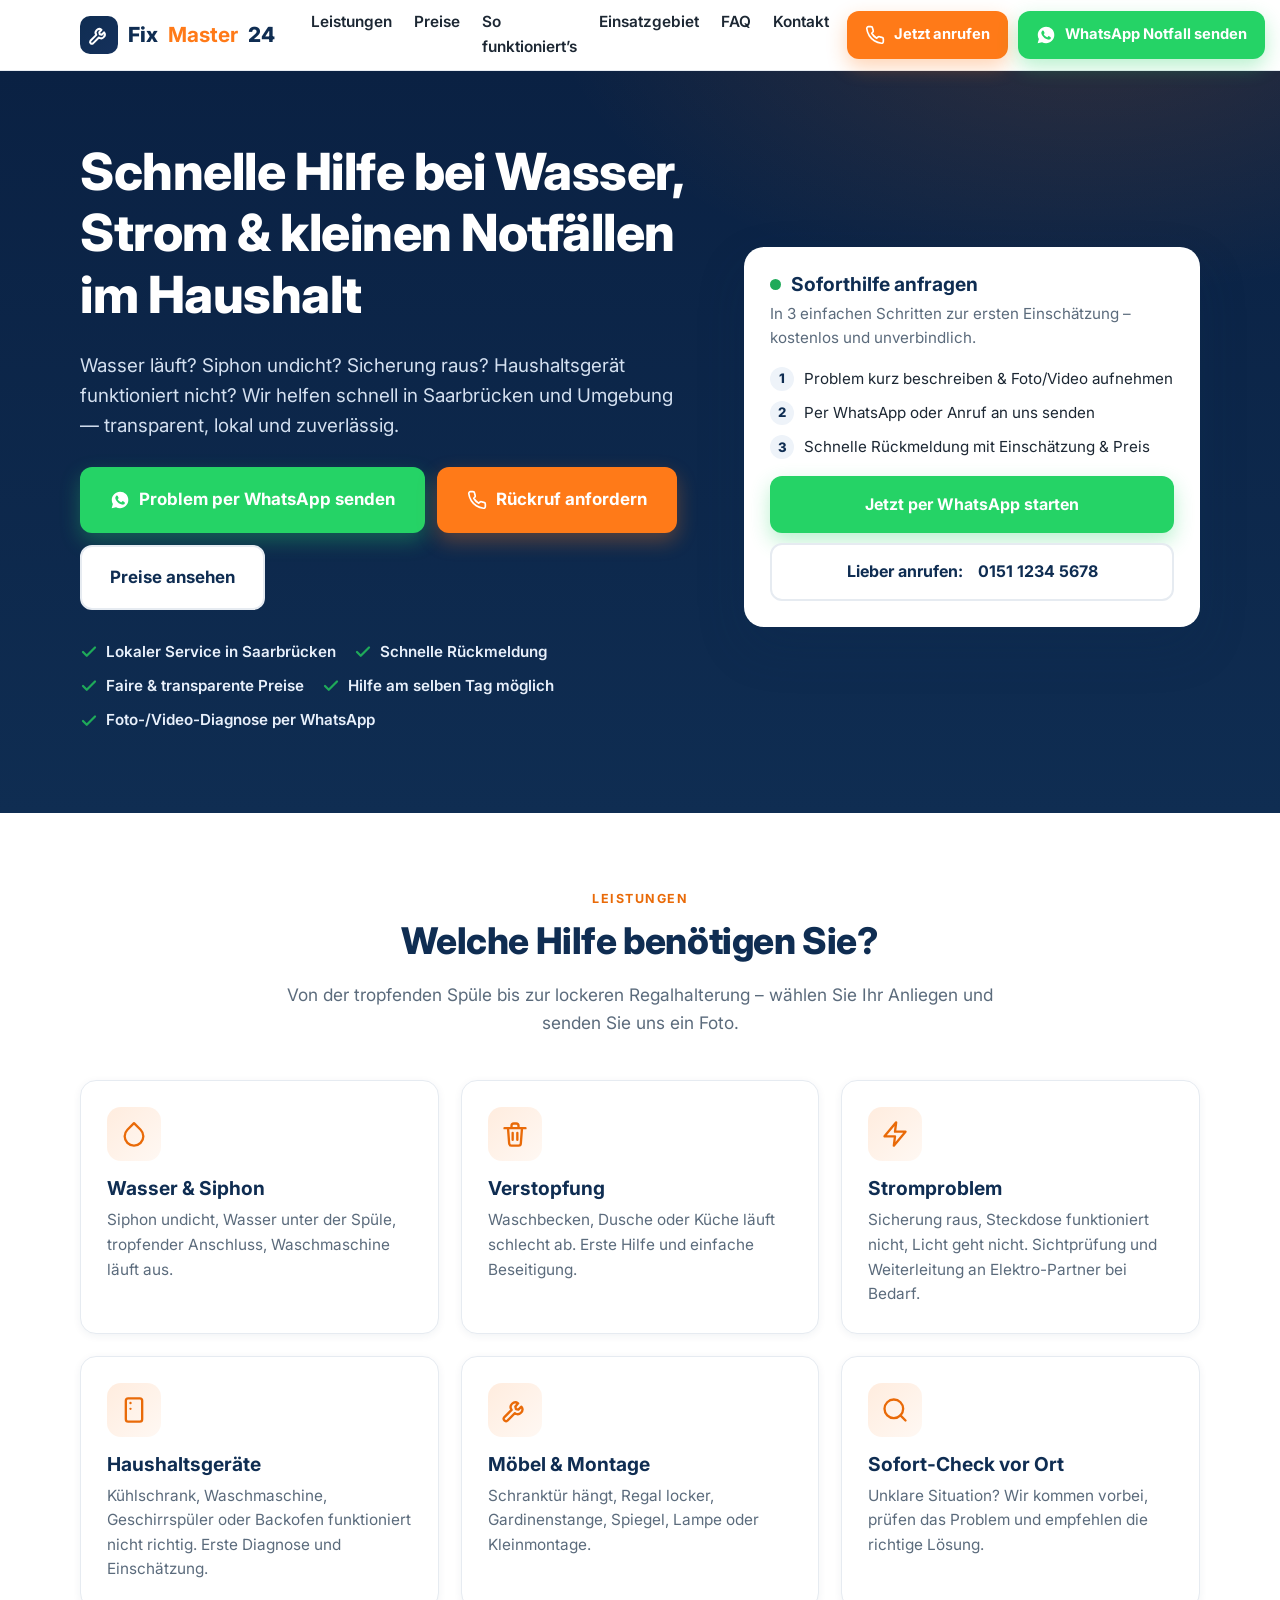
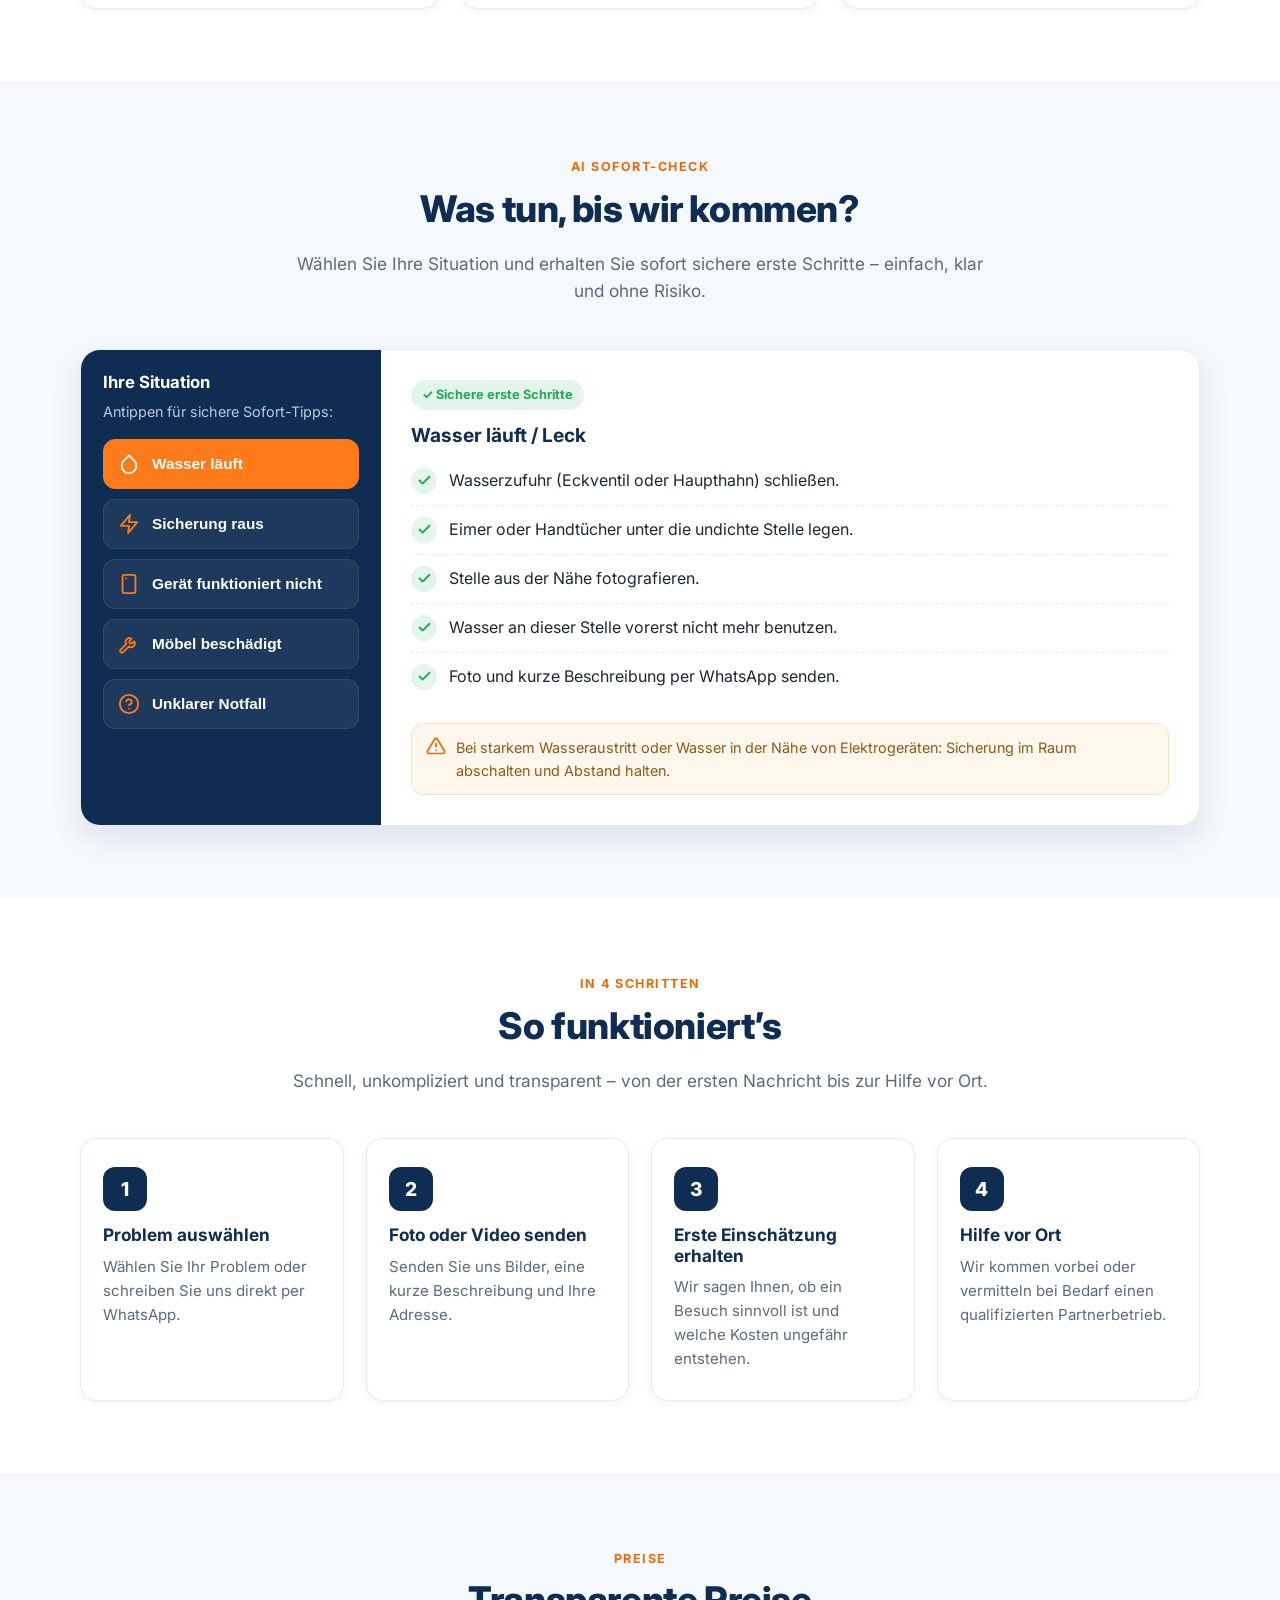
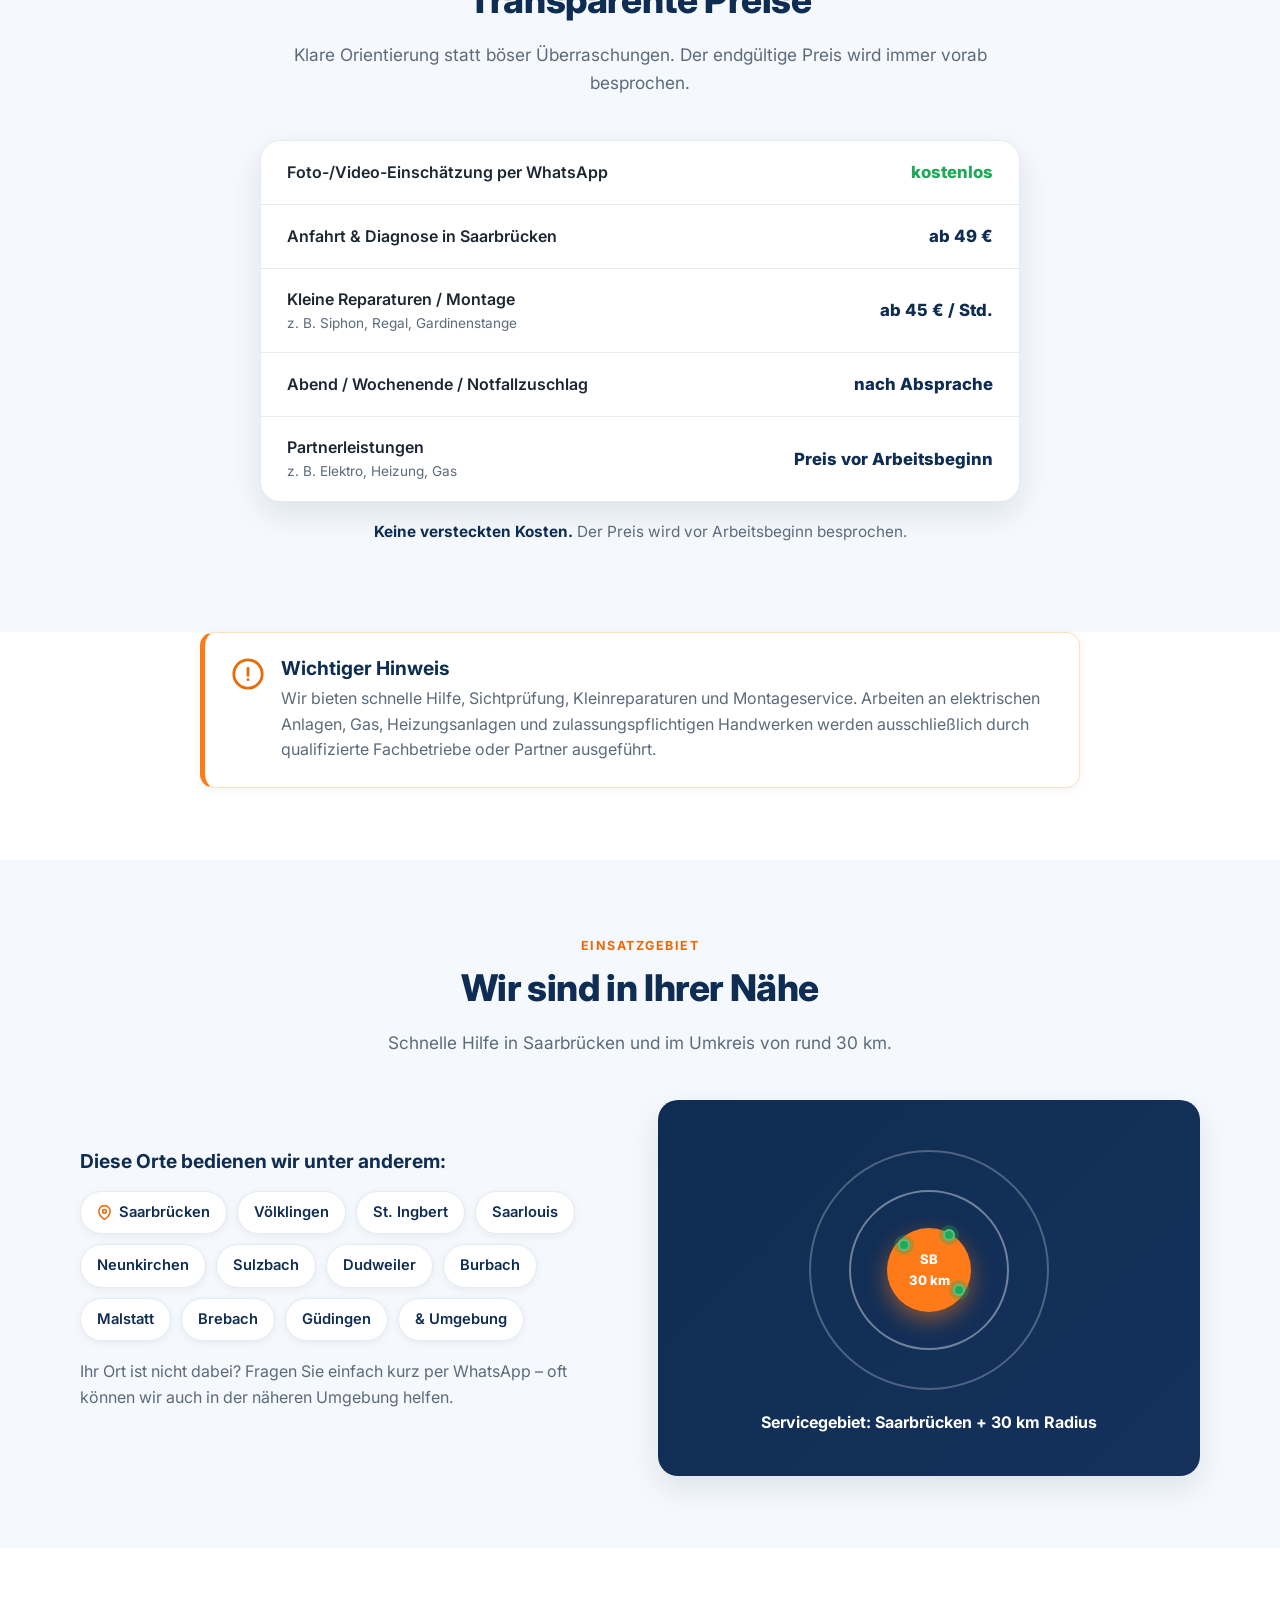
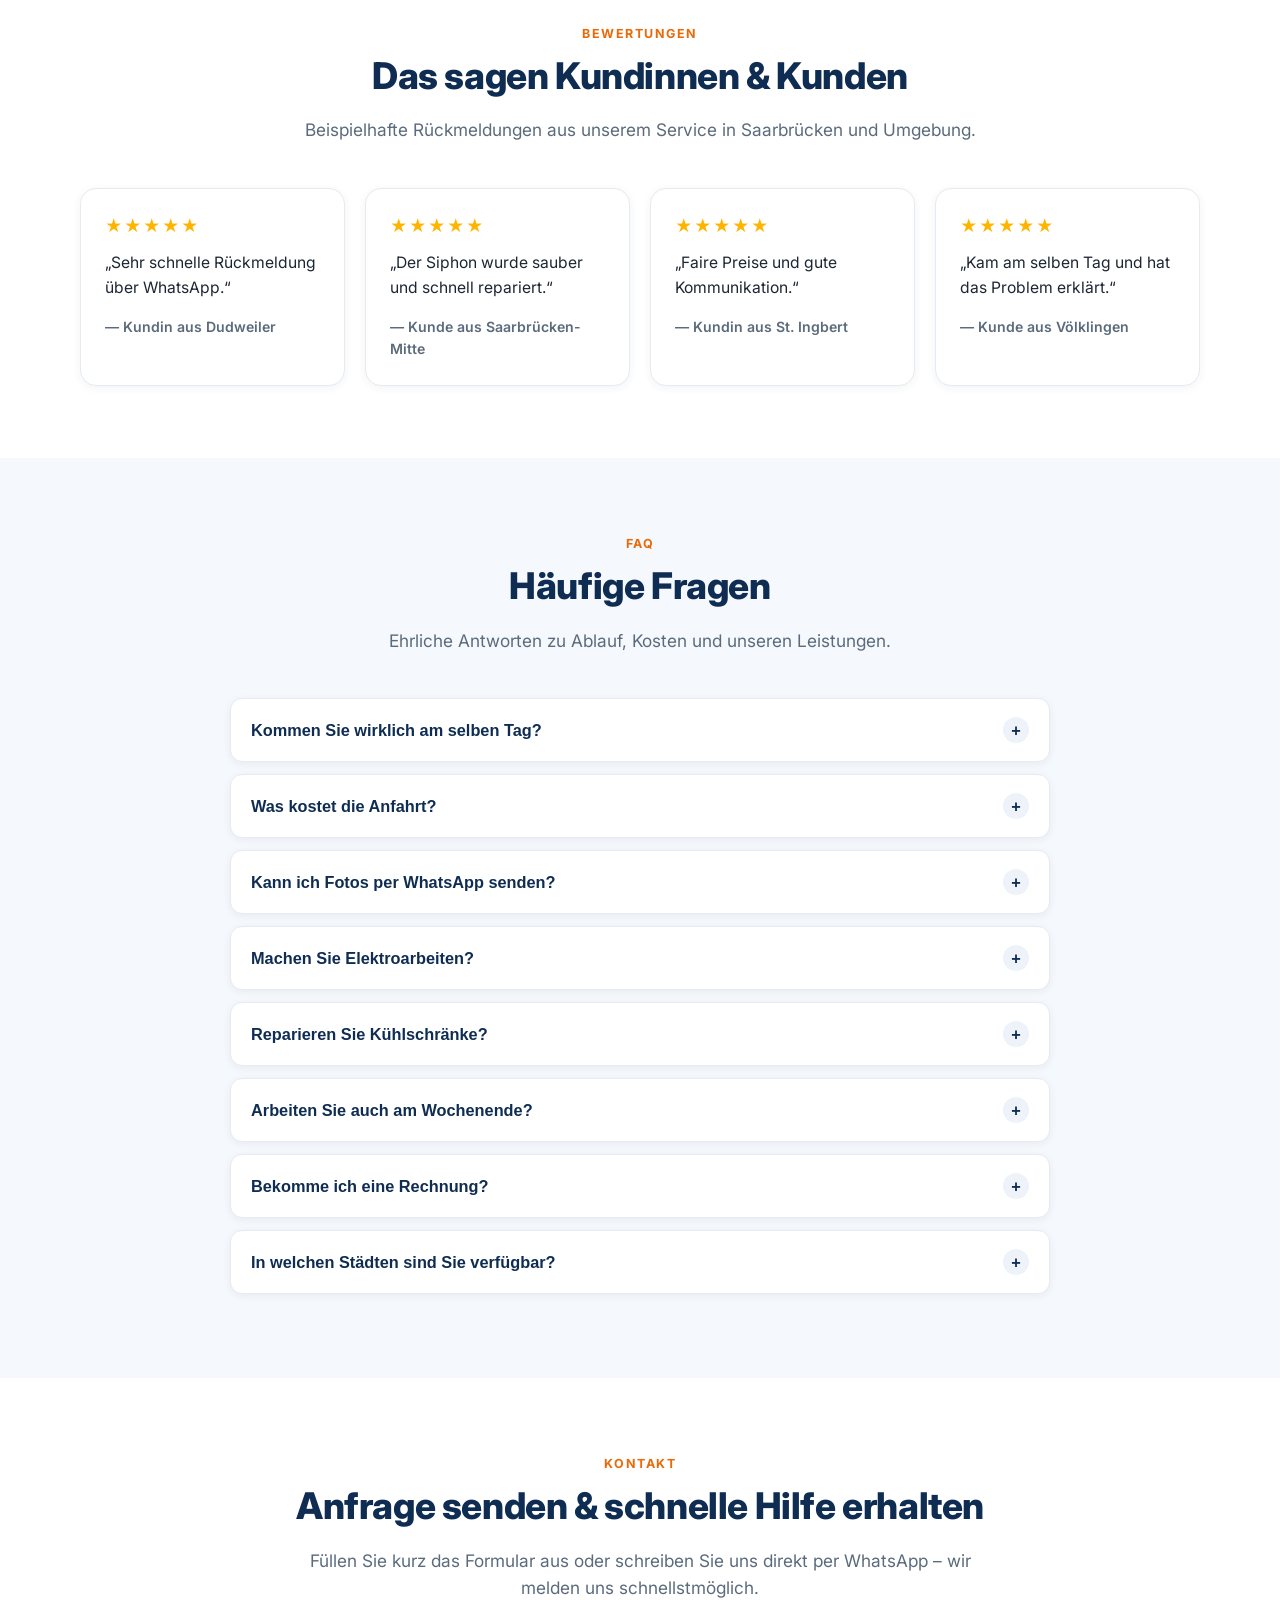
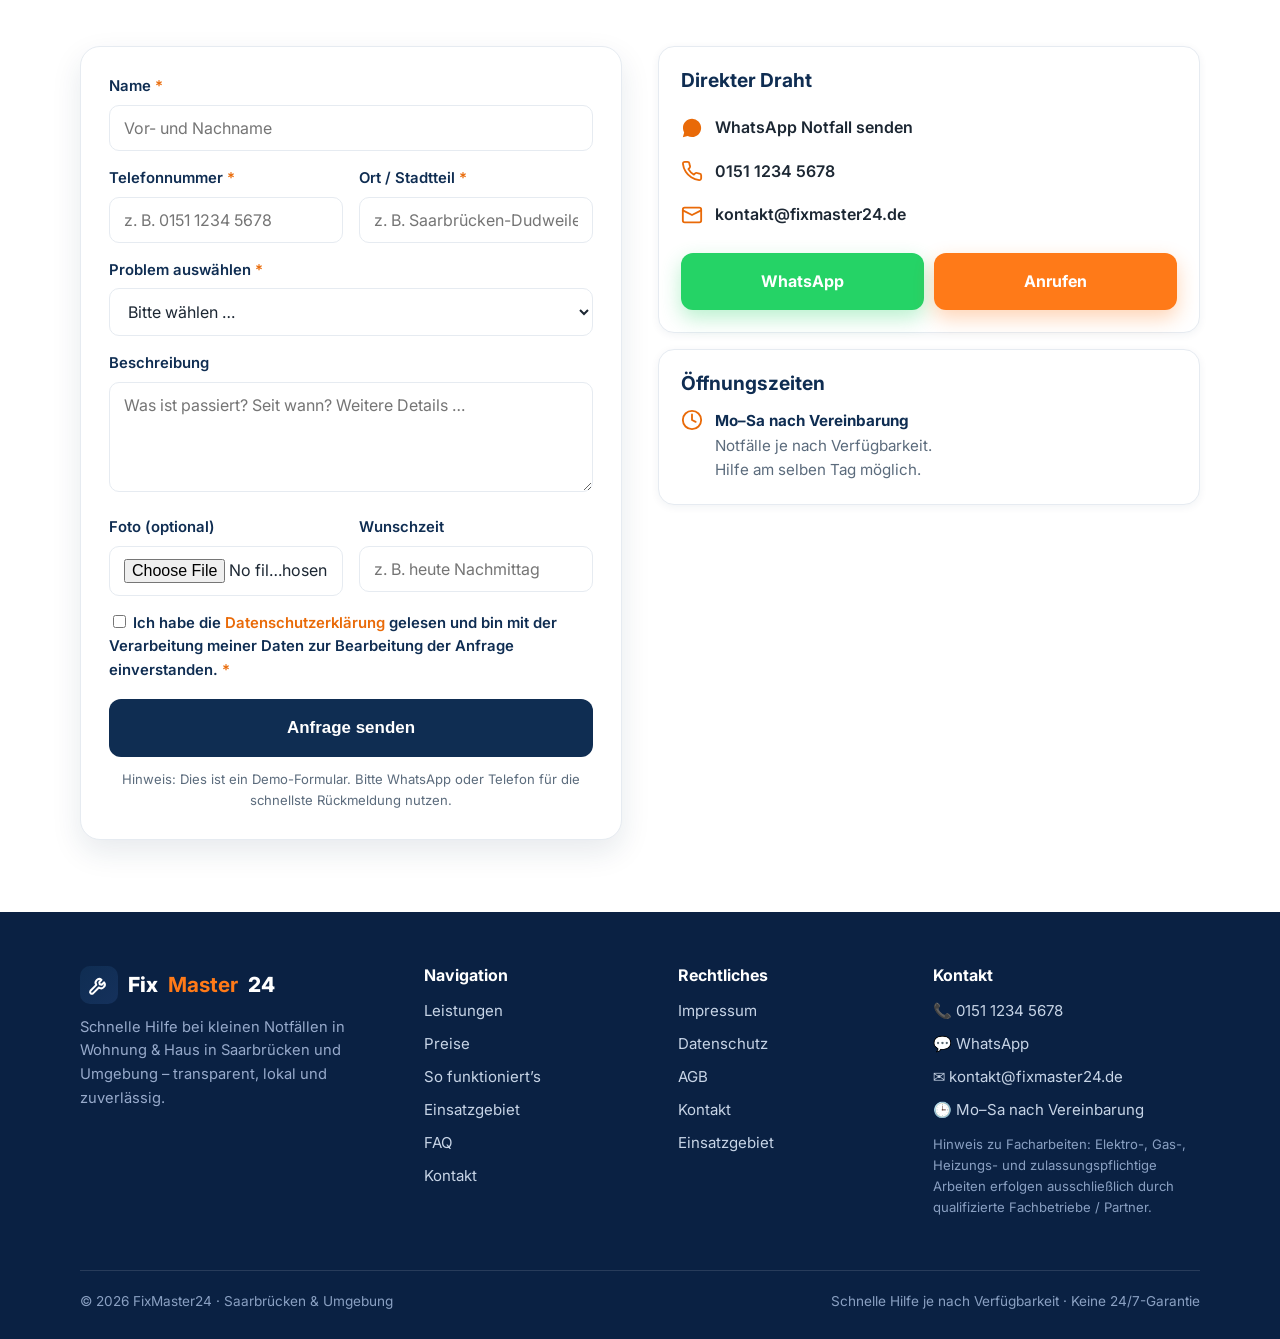
==== index.html @ fc4a3c68 "Initiale Version der FixMaster24 Website Schnelle Hilfe bei kleinen Notfaellen im Haushalt in Saarbr" ====
<!DOCTYPE html>
<html lang="de">
<head>
  <meta charset="UTF-8" />
  <meta name="viewport" content="width=device-width, initial-scale=1.0" />
  <title>Schnelle Hilfe bei Wasser, Strom &amp; Kleinreparaturen in Saarbrücken | FixMaster24</title>
  <meta name="description" content="FixMaster24 bietet schnelle Hilfe bei kleinen Notfällen in Wohnung und Haus: Siphon undicht, Wasser läuft, Sicherung raus, Haushaltsgerät defekt, Kleinreparaturen und Montageservice in Saarbrücken." />
  <meta name="keywords" content="Notdienst Saarbrücken, schnelle Hilfe Saarbrücken, Siphon undicht Saarbrücken, Wasser läuft Saarbrücken, Kleinreparatur Saarbrücken, Hausmeisterservice Saarbrücken, Montageservice Saarbrücken, Sicherung raus Saarbrücken, Kühlschrank funktioniert nicht Saarbrücken, Handwerker Notdienst Saarbrücken" />
  <meta name="robots" content="index, follow" />
  <meta name="theme-color" content="#0f2d52" />
  <link rel="canonical" href="https://www.fixmaster24.de/" />

  <!-- Open Graph -->
  <meta property="og:type" content="website" />
  <meta property="og:locale" content="de_DE" />
  <meta property="og:title" content="Schnelle Hilfe bei Wasser, Strom &amp; Kleinreparaturen in Saarbrücken | FixMaster24" />
  <meta property="og:description" content="Schnelle Hilfe bei kleinen Notfällen in Wohnung &amp; Haus in Saarbrücken und Umgebung – transparent, lokal und zuverlässig." />
  <meta property="og:site_name" content="FixMaster24" />

  <link rel="preconnect" href="https://fonts.googleapis.com" />
  <link rel="preconnect" href="https://fonts.gstatic.com" crossorigin />
  <link href="https://fonts.googleapis.com/css2?family=Inter:wght@400;600;700;800&display=swap" rel="stylesheet" />
  <link rel="stylesheet" href="css/styles.css" />
  <link rel="icon" href="data:image/svg+xml,%3Csvg xmlns='http://www.w3.org/2000/svg' viewBox='0 0 100 100'%3E%3Crect width='100' height='100' rx='22' fill='%230f2d52'/%3E%3Cpath d='M30 62l24-24m-6-6l8-8a10 10 0 0114 14l-8 8' stroke='%23ff7a18' stroke-width='7' fill='none' stroke-linecap='round'/%3E%3C/svg%3E" />

  <!-- Schema.org LocalBusiness -->
  <script type="application/ld+json">
  {
    "@context": "https://schema.org",
    "@type": "LocalBusiness",
    "name": "FixMaster24 – Schnelle Hilfe im Haushalt",
    "image": "https://www.fixmaster24.de/og-image.jpg",
    "url": "https://www.fixmaster24.de/",
    "telephone": "+4915112345678",
    "email": "kontakt@fixmaster24.de",
    "priceRange": "€€",
    "description": "Schnelle Hilfe bei kleinen Notfällen in Wohnung und Haus: Wasser, Siphon, Verstopfung, Strom-Sichtprüfung, Haushaltsgeräte, Kleinreparaturen und Montageservice in Saarbrücken und Umgebung.",
    "address": {
      "@type": "PostalAddress",
      "addressLocality": "Saarbrücken",
      "addressRegion": "Saarland",
      "postalCode": "66111",
      "addressCountry": "DE"
    },
    "geo": { "@type": "GeoCoordinates", "latitude": 49.2402, "longitude": 6.9969 },
    "areaServed": [
      "Saarbrücken","Völklingen","St. Ingbert","Saarlouis","Neunkirchen",
      "Sulzbach","Dudweiler","Burbach","Malstatt","Brebach","Güdingen"
    ],
    "openingHoursSpecification": [{
      "@type": "OpeningHoursSpecification",
      "dayOfWeek": ["Monday","Tuesday","Wednesday","Thursday","Friday","Saturday"],
      "opens": "08:00", "closes": "20:00"
    }],
    "hasOfferCatalog": {
      "@type": "OfferCatalog",
      "name": "Leistungen",
      "itemListElement": [
        { "@type": "Offer", "itemOffered": { "@type": "Service", "name": "Foto-/Video-Einschätzung per WhatsApp" }, "price": "0", "priceCurrency": "EUR" },
        { "@type": "Offer", "itemOffered": { "@type": "Service", "name": "Anfahrt & Diagnose in Saarbrücken" }, "price": "49", "priceCurrency": "EUR" },
        { "@type": "Offer", "itemOffered": { "@type": "Service", "name": "Kleine Reparaturen / Montage (pro Stunde)" }, "price": "45", "priceCurrency": "EUR" }
      ]
    }
  }
  </script>

  <!-- Schema.org FAQ -->
  <script type="application/ld+json">
  {
    "@context": "https://schema.org",
    "@type": "FAQPage",
    "mainEntity": [
      { "@type": "Question", "name": "Kommen Sie wirklich am selben Tag?", "acceptedAnswer": { "@type": "Answer", "text": "Hilfe am selben Tag ist je nach Verfügbarkeit und Auslastung möglich. Schreiben Sie uns per WhatsApp – wir geben Ihnen schnell eine ehrliche Rückmeldung zum nächstmöglichen Termin." } },
      { "@type": "Question", "name": "Was kostet die Anfahrt?", "acceptedAnswer": { "@type": "Answer", "text": "Die Einschätzung per Foto/Video über WhatsApp ist kostenlos. Anfahrt und Diagnose vor Ort in Saarbrücken beginnen ab 49 €. Der genaue Preis wird vorher besprochen." } },
      { "@type": "Question", "name": "Kann ich Fotos per WhatsApp senden?", "acceptedAnswer": { "@type": "Answer", "text": "Ja, das ist sogar der schnellste Weg. Senden Sie ein Foto oder kurzes Video, eine kurze Beschreibung und Ihren Stadtteil – wir melden uns mit einer ersten Einschätzung." } },
      { "@type": "Question", "name": "Machen Sie Elektroarbeiten?", "acceptedAnswer": { "@type": "Answer", "text": "Wir bieten Sichtprüfung und einfache Maßnahmen wie das Prüfen einer gefallenen Sicherung. Arbeiten an elektrischen Anlagen führen ausschließlich qualifizierte Elektro-Fachbetriebe oder Partner aus, an die wir bei Bedarf weiterleiten." } },
      { "@type": "Question", "name": "Reparieren Sie Kühlschränke?", "acceptedAnswer": { "@type": "Answer", "text": "Wir erstellen eine erste Diagnose und Einschätzung, ob sich eine Reparatur lohnt. Aufwändige Reparaturen mit Kältemittel oder Elektronik übernehmen Fachbetriebe." } },
      { "@type": "Question", "name": "Arbeiten Sie auch am Wochenende?", "acceptedAnswer": { "@type": "Answer", "text": "Termine sind Mo–Sa nach Vereinbarung möglich. Notfälle versuchen wir je nach Verfügbarkeit auch abends oder am Wochenende abzudecken – ein Zuschlag nach Absprache kann anfallen." } },
      { "@type": "Question", "name": "Bekomme ich eine Rechnung?", "acceptedAnswer": { "@type": "Answer", "text": "Ja, Sie erhalten für jede Leistung eine ordentliche Rechnung. Der Preis wird immer vor Arbeitsbeginn besprochen – keine versteckten Kosten." } },
      { "@type": "Question", "name": "In welchen Städten sind Sie verfügbar?", "acceptedAnswer": { "@type": "Answer", "text": "Wir sind in Saarbrücken und im Umkreis von rund 30 km tätig: u. a. Völklingen, St. Ingbert, Saarlouis, Neunkirchen, Sulzbach, Dudweiler, Burbach, Malstatt, Brebach und Güdingen." } }
    ]
  }
  </script>
</head>
<body>

  <!-- ============ HEADER ============ -->
  <header class="header">
    <div class="container header__inner">
      <a href="#top" class="logo" aria-label="FixMaster24 Startseite">
        <span class="logo__mark" aria-hidden="true">
          <svg viewBox="0 0 24 24" fill="none" stroke="currentColor" stroke-width="2.2" stroke-linecap="round" stroke-linejoin="round"><path d="M14.7 6.3a4 4 0 0 0-5.6 5.6l-6.4 6.4a2 2 0 0 0 2.8 2.8l6.4-6.4a4 4 0 0 0 5.6-5.6l-2.6 2.6-2.1-.5-.5-2.1z"/></svg>
        </span>
        Fix<b>Master</b>24
      </a>

      <nav class="nav" aria-label="Hauptnavigation">
        <a href="#leistungen">Leistungen</a>
        <a href="#preise">Preise</a>
        <a href="#ablauf">So funktioniert’s</a>
        <a href="#gebiet">Einsatzgebiet</a>
        <a href="#faq">FAQ</a>
        <a href="#kontakt">Kontakt</a>
      </nav>

      <div class="header__actions">
        <a class="btn btn--call" data-tel href="#" aria-label="Jetzt anrufen">
          <svg viewBox="0 0 24 24" fill="none" stroke="currentColor" stroke-width="2" stroke-linecap="round" stroke-linejoin="round"><path d="M22 16.92v3a2 2 0 0 1-2.18 2 19.79 19.79 0 0 1-8.63-3.07 19.5 19.5 0 0 1-6-6 19.79 19.79 0 0 1-3.07-8.67A2 2 0 0 1 4.11 2h3a2 2 0 0 1 2 1.72c.13.94.36 1.86.7 2.74a2 2 0 0 1-.45 2.11L8.09 9.91a16 16 0 0 0 6 6l1.34-1.27a2 2 0 0 1 2.11-.45c.88.34 1.8.57 2.74.7A2 2 0 0 1 22 16.92z"/></svg>
          Jetzt anrufen
        </a>
        <a class="btn btn--wa" data-wa target="_blank" rel="noopener" aria-label="WhatsApp Notfall senden">
          <svg viewBox="0 0 24 24" fill="currentColor"><path d="M12.04 2C6.58 2 2.13 6.45 2.13 11.91c0 1.75.46 3.45 1.32 4.95L2 22l5.25-1.38a9.9 9.9 0 0 0 4.79 1.22h.01c5.46 0 9.91-4.45 9.91-9.91 0-2.65-1.03-5.14-2.9-7.01A9.82 9.82 0 0 0 12.04 2zm5.8 14.13c-.24.68-1.4 1.3-1.93 1.38-.49.07-1.12.1-1.8-.11-.42-.13-.95-.31-1.64-.6-2.88-1.25-4.76-4.15-4.9-4.34-.14-.19-1.17-1.56-1.17-2.97 0-1.41.74-2.1 1-2.39.26-.29.57-.36.76-.36.19 0 .38 0 .55.01.18.01.41-.07.64.49.24.57.81 1.98.88 2.12.07.14.12.31.02.5-.09.19-.14.31-.28.48-.14.17-.29.37-.42.5-.14.14-.28.29-.12.57.16.28.71 1.17 1.53 1.9 1.05.94 1.94 1.23 2.22 1.37.28.14.44.12.6-.07.16-.19.69-.81.87-1.08.18-.27.37-.23.62-.14.25.09 1.6.76 1.87.9.27.14.46.21.53.32.07.12.07.68-.17 1.36z"/></svg>
          WhatsApp Notfall senden
        </a>
      </div>

      <button class="burger" aria-label="Menü öffnen" aria-expanded="false">
        <span></span><span></span><span></span>
      </button>
    </div>
  </header>

  <a id="top"></a>

  <!-- ============ HERO ============ -->
  <section class="hero">
    <div class="container hero__grid">
      <div>
        <h1>Schnelle Hilfe bei Wasser, Strom &amp; kleinen Notfällen im Haushalt</h1>
        <p class="hero__sub">Wasser läuft? Siphon undicht? Sicherung raus? Haushaltsgerät funktioniert nicht? Wir helfen schnell in Saarbrücken und Umgebung — transparent, lokal und zuverlässig.</p>

        <div class="hero__cta">
          <a class="btn btn--wa btn--lg" data-wa target="_blank" rel="noopener">
            <svg viewBox="0 0 24 24" fill="currentColor"><path d="M12.04 2C6.58 2 2.13 6.45 2.13 11.91c0 1.75.46 3.45 1.32 4.95L2 22l5.25-1.38a9.9 9.9 0 0 0 4.79 1.22h.01c5.46 0 9.91-4.45 9.91-9.91 0-2.65-1.03-5.14-2.9-7.01A9.82 9.82 0 0 0 12.04 2zm5.8 14.13c-.24.68-1.4 1.3-1.93 1.38-.49.07-1.12.1-1.8-.11-.42-.13-.95-.31-1.64-.6-2.88-1.25-4.76-4.15-4.9-4.34-.14-.19-1.17-1.56-1.17-2.97 0-1.41.74-2.1 1-2.39.26-.29.57-.36.76-.36.19 0 .38 0 .55.01.18.01.41-.07.64.49.24.57.81 1.98.88 2.12.07.14.12.31.02.5-.09.19-.14.31-.28.48-.14.17-.29.37-.42.5-.14.14-.28.29-.12.57.16.28.71 1.17 1.53 1.9 1.05.94 1.94 1.23 2.22 1.37.28.14.44.12.6-.07.16-.19.69-.81.87-1.08.18-.27.37-.23.62-.14.25.09 1.6.76 1.87.9.27.14.46.21.53.32.07.12.07.68-.17 1.36z"/></svg>
            Problem per WhatsApp senden
          </a>
          <a class="btn btn--call btn--lg" data-tel>
            <svg viewBox="0 0 24 24" fill="none" stroke="currentColor" stroke-width="2" stroke-linecap="round" stroke-linejoin="round"><path d="M22 16.92v3a2 2 0 0 1-2.18 2 19.79 19.79 0 0 1-8.63-3.07 19.5 19.5 0 0 1-6-6 19.79 19.79 0 0 1-3.07-8.67A2 2 0 0 1 4.11 2h3a2 2 0 0 1 2 1.72c.13.94.36 1.86.7 2.74a2 2 0 0 1-.45 2.11L8.09 9.91a16 16 0 0 0 6 6l1.34-1.27a2 2 0 0 1 2.11-.45c.88.34 1.8.57 2.74.7A2 2 0 0 1 22 16.92z"/></svg>
            Rückruf anfordern
          </a>
          <a class="btn btn--ghost btn--lg" href="#preise">Preise ansehen</a>
        </div>

        <ul class="hero__trust">
          <li><svg viewBox="0 0 24 24" fill="none" stroke="currentColor" stroke-width="3" stroke-linecap="round" stroke-linejoin="round"><polyline points="20 6 9 17 4 12"/></svg> Lokaler Service in Saarbrücken</li>
          <li><svg viewBox="0 0 24 24" fill="none" stroke="currentColor" stroke-width="3" stroke-linecap="round" stroke-linejoin="round"><polyline points="20 6 9 17 4 12"/></svg> Schnelle Rückmeldung</li>
          <li><svg viewBox="0 0 24 24" fill="none" stroke="currentColor" stroke-width="3" stroke-linecap="round" stroke-linejoin="round"><polyline points="20 6 9 17 4 12"/></svg> Faire &amp; transparente Preise</li>
          <li><svg viewBox="0 0 24 24" fill="none" stroke="currentColor" stroke-width="3" stroke-linecap="round" stroke-linejoin="round"><polyline points="20 6 9 17 4 12"/></svg> Hilfe am selben Tag möglich</li>
          <li><svg viewBox="0 0 24 24" fill="none" stroke="currentColor" stroke-width="3" stroke-linecap="round" stroke-linejoin="round"><polyline points="20 6 9 17 4 12"/></svg> Foto-/Video-Diagnose per WhatsApp</li>
        </ul>
      </div>

      <aside class="hero__card" aria-label="Schnellkontakt">
        <h3><span class="pulse" aria-hidden="true"></span> Soforthilfe anfragen</h3>
        <p>In 3 einfachen Schritten zur ersten Einschätzung – kostenlos und unverbindlich.</p>
        <ul class="hero__steps">
          <li><span class="n">1</span><span>Problem kurz beschreiben &amp; Foto/Video aufnehmen</span></li>
          <li><span class="n">2</span><span>Per WhatsApp oder Anruf an uns senden</span></li>
          <li><span class="n">3</span><span>Schnelle Rückmeldung mit Einschätzung &amp; Preis</span></li>
        </ul>
        <a class="btn btn--wa" data-wa target="_blank" rel="noopener">Jetzt per WhatsApp starten</a>
        <a class="btn btn--ghost" data-tel style="margin-top:10px;">Lieber anrufen: <strong style="margin-left:6px" data-phone-display></strong></a>
      </aside>
    </div>
  </section>

  <!-- ============ LEISTUNGEN ============ -->
  <section class="section" id="leistungen">
    <div class="container">
      <div class="section__head reveal">
        <span class="eyebrow">Leistungen</span>
        <h2>Welche Hilfe benötigen Sie?</h2>
        <p>Von der tropfenden Spüle bis zur lockeren Regalhalterung – wählen Sie Ihr Anliegen und senden Sie uns ein Foto.</p>
      </div>

      <div class="cards">
        <article class="card reveal">
          <div class="card__icon"><svg viewBox="0 0 24 24" fill="none" stroke="currentColor" stroke-width="2" stroke-linecap="round" stroke-linejoin="round"><path d="M12 2.69l5.66 5.66a8 8 0 1 1-11.31 0z"/></svg></div>
          <h3>Wasser &amp; Siphon</h3>
          <p>Siphon undicht, Wasser unter der Spüle, tropfender Anschluss, Waschmaschine läuft aus.</p>
        </article>

        <article class="card reveal">
          <div class="card__icon"><svg viewBox="0 0 24 24" fill="none" stroke="currentColor" stroke-width="2" stroke-linecap="round" stroke-linejoin="round"><path d="M3 7h18M6 7l1 13a2 2 0 0 0 2 2h6a2 2 0 0 0 2-2l1-13M9 7V5a2 2 0 0 1 2-2h2a2 2 0 0 1 2 2v2M10 11v6M14 11v6"/></svg></div>
          <h3>Verstopfung</h3>
          <p>Waschbecken, Dusche oder Küche läuft schlecht ab. Erste Hilfe und einfache Beseitigung.</p>
        </article>

        <article class="card reveal">
          <div class="card__icon"><svg viewBox="0 0 24 24" fill="none" stroke="currentColor" stroke-width="2" stroke-linecap="round" stroke-linejoin="round"><polygon points="13 2 3 14 12 14 11 22 21 10 12 10 13 2"/></svg></div>
          <h3>Stromproblem</h3>
          <p>Sicherung raus, Steckdose funktioniert nicht, Licht geht nicht. Sichtprüfung und Weiterleitung an Elektro-Partner bei Bedarf.</p>
        </article>

        <article class="card reveal">
          <div class="card__icon"><svg viewBox="0 0 24 24" fill="none" stroke="currentColor" stroke-width="2" stroke-linecap="round" stroke-linejoin="round"><rect x="5" y="2" width="14" height="20" rx="2"/><line x1="9" y1="6" x2="9" y2="6.01"/><line x1="9" y1="11" x2="9" y2="11.01"/></svg></div>
          <h3>Haushaltsgeräte</h3>
          <p>Kühlschrank, Waschmaschine, Geschirrspüler oder Backofen funktioniert nicht richtig. Erste Diagnose und Einschätzung.</p>
        </article>

        <article class="card reveal">
          <div class="card__icon"><svg viewBox="0 0 24 24" fill="none" stroke="currentColor" stroke-width="2" stroke-linecap="round" stroke-linejoin="round"><path d="M14.7 6.3a4 4 0 0 0-5.6 5.6l-6.4 6.4a2 2 0 0 0 2.8 2.8l6.4-6.4a4 4 0 0 0 5.6-5.6l-2.6 2.6-2.1-.5-.5-2.1z"/></svg></div>
          <h3>Möbel &amp; Montage</h3>
          <p>Schranktür hängt, Regal locker, Gardinenstange, Spiegel, Lampe oder Kleinmontage.</p>
        </article>

        <article class="card reveal">
          <div class="card__icon"><svg viewBox="0 0 24 24" fill="none" stroke="currentColor" stroke-width="2" stroke-linecap="round" stroke-linejoin="round"><circle cx="11" cy="11" r="8"/><line x1="21" y1="21" x2="16.65" y2="16.65"/></svg></div>
          <h3>Sofort-Check vor Ort</h3>
          <p>Unklare Situation? Wir kommen vorbei, prüfen das Problem und empfehlen die richtige Lösung.</p>
        </article>
      </div>
    </div>
  </section>

  <!-- ============ AI SOFORT-CHECK ============ -->
  <section class="section aicheck" id="sofortcheck">
    <div class="container">
      <div class="section__head reveal">
        <span class="eyebrow">AI Sofort-Check</span>
        <h2>Was tun, bis wir kommen?</h2>
        <p>Wählen Sie Ihre Situation und erhalten Sie sofort sichere erste Schritte – einfach, klar und ohne Risiko.</p>
      </div>

      <div class="aicheck__box reveal">
        <div class="aicheck__grid">
          <div class="aicheck__tabs">
            <h3>Ihre Situation</h3>
            <p>Antippen für sichere Sofort-Tipps:</p>
            <button class="tab is-active" data-check="wasser">
              <svg viewBox="0 0 24 24" fill="none" stroke="currentColor" stroke-width="2" stroke-linecap="round" stroke-linejoin="round"><path d="M12 2.69l5.66 5.66a8 8 0 1 1-11.31 0z"/></svg> Wasser läuft
            </button>
            <button class="tab" data-check="strom">
              <svg viewBox="0 0 24 24" fill="none" stroke="currentColor" stroke-width="2" stroke-linecap="round" stroke-linejoin="round"><polygon points="13 2 3 14 12 14 11 22 21 10 12 10 13 2"/></svg> Sicherung raus
            </button>
            <button class="tab" data-check="geraet">
              <svg viewBox="0 0 24 24" fill="none" stroke="currentColor" stroke-width="2" stroke-linecap="round" stroke-linejoin="round"><rect x="5" y="2" width="14" height="20" rx="2"/><line x1="9" y1="6" x2="9" y2="6.01"/></svg> Gerät funktioniert nicht
            </button>
            <button class="tab" data-check="moebel">
              <svg viewBox="0 0 24 24" fill="none" stroke="currentColor" stroke-width="2" stroke-linecap="round" stroke-linejoin="round"><path d="M14.7 6.3a4 4 0 0 0-5.6 5.6l-6.4 6.4a2 2 0 0 0 2.8 2.8l6.4-6.4a4 4 0 0 0 5.6-5.6l-2.6 2.6-2.1-.5-.5-2.1z"/></svg> Möbel beschädigt
            </button>
            <button class="tab" data-check="unklar">
              <svg viewBox="0 0 24 24" fill="none" stroke="currentColor" stroke-width="2" stroke-linecap="round" stroke-linejoin="round"><circle cx="12" cy="12" r="10"/><path d="M9.09 9a3 3 0 0 1 5.83 1c0 2-3 3-3 3"/><line x1="12" y1="17" x2="12.01" y2="17"/></svg> Unklarer Notfall
            </button>
          </div>
          <div class="aicheck__panel" id="aicheck-panel"><!-- per JS gefüllt --></div>
        </div>
      </div>
    </div>
  </section>

  <!-- ============ ABLAUF ============ -->
  <section class="section" id="ablauf">
    <div class="container">
      <div class="section__head reveal">
        <span class="eyebrow">In 4 Schritten</span>
        <h2>So funktioniert’s</h2>
        <p>Schnell, unkompliziert und transparent – von der ersten Nachricht bis zur Hilfe vor Ort.</p>
      </div>

      <div class="steps">
        <div class="step reveal"><div class="step__n">1</div><h3>Problem auswählen</h3><p>Wählen Sie Ihr Problem oder schreiben Sie uns direkt per WhatsApp.</p></div>
        <div class="step reveal"><div class="step__n">2</div><h3>Foto oder Video senden</h3><p>Senden Sie uns Bilder, eine kurze Beschreibung und Ihre Adresse.</p></div>
        <div class="step reveal"><div class="step__n">3</div><h3>Erste Einschätzung erhalten</h3><p>Wir sagen Ihnen, ob ein Besuch sinnvoll ist und welche Kosten ungefähr entstehen.</p></div>
        <div class="step reveal"><div class="step__n">4</div><h3>Hilfe vor Ort</h3><p>Wir kommen vorbei oder vermitteln bei Bedarf einen qualifizierten Partnerbetrieb.</p></div>
      </div>
    </div>
  </section>

  <!-- ============ PREISE ============ -->
  <section class="section section--soft" id="preise">
    <div class="container">
      <div class="section__head reveal">
        <span class="eyebrow">Preise</span>
        <h2>Transparente Preise</h2>
        <p>Klare Orientierung statt böser Überraschungen. Der endgültige Preis wird immer vorab besprochen.</p>
      </div>

      <div class="pricing reveal">
        <div class="price-row"><div class="label">Foto-/Video-Einschätzung per WhatsApp</div><div class="val free">kostenlos</div></div>
        <div class="price-row"><div class="label">Anfahrt &amp; Diagnose in Saarbrücken</div><div class="val">ab 49 €</div></div>
        <div class="price-row"><div class="label">Kleine Reparaturen / Montage<small>z. B. Siphon, Regal, Gardinenstange</small></div><div class="val">ab 45 € / Std.</div></div>
        <div class="price-row"><div class="label">Abend / Wochenende / Notfallzuschlag</div><div class="val">nach Absprache</div></div>
        <div class="price-row"><div class="label">Partnerleistungen<small>z. B. Elektro, Heizung, Gas</small></div><div class="val">Preis vor Arbeitsbeginn</div></div>
      </div>
      <p class="price-note reveal"><b>Keine versteckten Kosten.</b> Der Preis wird vor Arbeitsbeginn besprochen.</p>
    </div>
  </section>

  <!-- ============ WICHTIGER HINWEIS ============ -->
  <section class="section" style="padding-top:0;">
    <div class="container">
      <div class="notice reveal">
        <svg viewBox="0 0 24 24" fill="none" stroke="currentColor" stroke-width="2" stroke-linecap="round" stroke-linejoin="round"><circle cx="12" cy="12" r="10"/><line x1="12" y1="8" x2="12" y2="13"/><line x1="12" y1="16" x2="12.01" y2="16"/></svg>
        <div>
          <h3>Wichtiger Hinweis</h3>
          <p>Wir bieten schnelle Hilfe, Sichtprüfung, Kleinreparaturen und Montageservice. Arbeiten an elektrischen Anlagen, Gas, Heizungsanlagen und zulassungspflichtigen Handwerken werden ausschließlich durch qualifizierte Fachbetriebe oder Partner ausgeführt.</p>
        </div>
      </div>
    </div>
  </section>

  <!-- ============ EINSATZGEBIET ============ -->
  <section class="section section--soft" id="gebiet">
    <div class="container">
      <div class="section__head reveal">
        <span class="eyebrow">Einsatzgebiet</span>
        <h2>Wir sind in Ihrer Nähe</h2>
        <p>Schnelle Hilfe in Saarbrücken und im Umkreis von rund 30 km.</p>
      </div>

      <div class="area__grid">
        <div class="reveal">
          <h3>Diese Orte bedienen wir unter anderem:</h3>
          <div class="area__list">
            <span class="chip"><svg viewBox="0 0 24 24" fill="none" stroke="currentColor" stroke-width="2.4" stroke-linecap="round" stroke-linejoin="round"><path d="M21 10c0 7-9 13-9 13s-9-6-9-13a9 9 0 0 1 18 0z"/><circle cx="12" cy="10" r="3"/></svg>Saarbrücken</span>
            <span class="chip">Völklingen</span>
            <span class="chip">St. Ingbert</span>
            <span class="chip">Saarlouis</span>
            <span class="chip">Neunkirchen</span>
            <span class="chip">Sulzbach</span>
            <span class="chip">Dudweiler</span>
            <span class="chip">Burbach</span>
            <span class="chip">Malstatt</span>
            <span class="chip">Brebach</span>
            <span class="chip">Güdingen</span>
            <span class="chip">&amp; Umgebung</span>
          </div>
          <p style="margin-top:18px;color:var(--muted)">Ihr Ort ist nicht dabei? Fragen Sie einfach kurz per WhatsApp – oft können wir auch in der näheren Umgebung helfen.</p>
        </div>

        <div class="area__map reveal">
          <div class="radius" aria-hidden="true">
            <span class="r1"></span>
            <span class="r2"></span>
            <span class="r3">SB<br>30 km</span>
            <span class="dot p1"></span>
            <span class="dot p2"></span>
            <span class="dot p3"></span>
          </div>
          <strong>Servicegebiet: Saarbrücken + 30 km Radius</strong>
        </div>
      </div>
    </div>
  </section>

  <!-- ============ REVIEWS ============ -->
  <section class="section" id="bewertungen">
    <div class="container">
      <div class="section__head reveal">
        <span class="eyebrow">Bewertungen</span>
        <h2>Das sagen Kundinnen &amp; Kunden</h2>
        <p>Beispielhafte Rückmeldungen aus unserem Service in Saarbrücken und Umgebung.</p>
      </div>

      <div class="reviews">
        <article class="review reveal"><div class="stars">★★★★★</div><p>„Sehr schnelle Rückmeldung über WhatsApp.“</p><p class="who">— Kundin aus Dudweiler</p></article>
        <article class="review reveal"><div class="stars">★★★★★</div><p>„Der Siphon wurde sauber und schnell repariert.“</p><p class="who">— Kunde aus Saarbrücken-Mitte</p></article>
        <article class="review reveal"><div class="stars">★★★★★</div><p>„Faire Preise und gute Kommunikation.“</p><p class="who">— Kundin aus St. Ingbert</p></article>
        <article class="review reveal"><div class="stars">★★★★★</div><p>„Kam am selben Tag und hat das Problem erklärt.“</p><p class="who">— Kunde aus Völklingen</p></article>
      </div>
    </div>
  </section>

  <!-- ============ FAQ ============ -->
  <section class="section section--soft" id="faq">
    <div class="container">
      <div class="section__head reveal">
        <span class="eyebrow">FAQ</span>
        <h2>Häufige Fragen</h2>
        <p>Ehrliche Antworten zu Ablauf, Kosten und unseren Leistungen.</p>
      </div>

      <div class="faq">
        <div class="faq__item reveal"><button class="faq__q">Kommen Sie wirklich am selben Tag?<span class="ico">+</span></button><div class="faq__a"><p>Hilfe am selben Tag ist je nach Verfügbarkeit und Auslastung möglich. Schreiben Sie uns per WhatsApp – wir geben Ihnen schnell eine ehrliche Rückmeldung zum nächstmöglichen Termin. Wir versprechen nichts, was wir nicht halten können.</p></div></div>
        <div class="faq__item reveal"><button class="faq__q">Was kostet die Anfahrt?<span class="ico">+</span></button><div class="faq__a"><p>Die Einschätzung per Foto/Video über WhatsApp ist kostenlos. Anfahrt und Diagnose vor Ort in Saarbrücken beginnen ab 49 €. Den genauen Preis nennen wir Ihnen vorher – ohne versteckte Kosten.</p></div></div>
        <div class="faq__item reveal"><button class="faq__q">Kann ich Fotos per WhatsApp senden?<span class="ico">+</span></button><div class="faq__a"><p>Ja, das ist sogar der schnellste Weg. Senden Sie ein Foto oder ein kurzes Video, eine kurze Beschreibung und Ihren Stadtteil – wir melden uns zügig mit einer ersten Einschätzung.</p></div></div>
        <div class="faq__item reveal"><button class="faq__q">Machen Sie Elektroarbeiten?<span class="ico">+</span></button><div class="faq__a"><p>Wir bieten Sichtprüfung und einfache Maßnahmen, z. B. das Prüfen einer gefallenen Sicherung. Arbeiten an elektrischen Anlagen führen ausschließlich qualifizierte Elektro-Fachbetriebe oder Partner aus, an die wir bei Bedarf weiterleiten.</p></div></div>
        <div class="faq__item reveal"><button class="faq__q">Reparieren Sie Kühlschränke?<span class="ico">+</span></button><div class="faq__a"><p>Wir erstellen eine erste Diagnose und Einschätzung, ob sich eine Reparatur lohnt. Aufwändige Reparaturen mit Kältemittel oder Elektronik übernehmen spezialisierte Fachbetriebe.</p></div></div>
        <div class="faq__item reveal"><button class="faq__q">Arbeiten Sie auch am Wochenende?<span class="ico">+</span></button><div class="faq__a"><p>Termine sind Mo–Sa nach Vereinbarung möglich. Notfälle versuchen wir je nach Verfügbarkeit auch abends oder am Wochenende abzudecken – ein Zuschlag nach Absprache kann anfallen.</p></div></div>
        <div class="faq__item reveal"><button class="faq__q">Bekomme ich eine Rechnung?<span class="ico">+</span></button><div class="faq__a"><p>Ja, Sie erhalten für jede Leistung eine ordentliche Rechnung. Der Preis wird immer vor Arbeitsbeginn besprochen.</p></div></div>
        <div class="faq__item reveal"><button class="faq__q">In welchen Städten sind Sie verfügbar?<span class="ico">+</span></button><div class="faq__a"><p>Wir sind in Saarbrücken und im Umkreis von rund 30 km tätig: u. a. Völklingen, St. Ingbert, Saarlouis, Neunkirchen, Sulzbach, Dudweiler, Burbach, Malstatt, Brebach und Güdingen.</p></div></div>
      </div>
    </div>
  </section>

  <!-- ============ KONTAKT ============ -->
  <section class="section" id="kontakt">
    <div class="container">
      <div class="section__head reveal">
        <span class="eyebrow">Kontakt</span>
        <h2>Anfrage senden &amp; schnelle Hilfe erhalten</h2>
        <p>Füllen Sie kurz das Formular aus oder schreiben Sie uns direkt per WhatsApp – wir melden uns schnellstmöglich.</p>
      </div>

      <div class="contact__grid">
        <form class="form reveal" id="contact-form" novalidate>
          <div class="form__ok">✓ Vielen Dank! Ihre Anfrage ist bei uns notiert. Für die schnellste Bearbeitung senden Sie uns gern zusätzlich ein Foto per WhatsApp.
            <a class="btn btn--wa form__wa" target="_blank" rel="noopener" style="margin-top:12px;width:100%">Anfrage zusätzlich per WhatsApp senden</a>
          </div>

          <div class="field">
            <label for="name">Name <span class="req">*</span></label>
            <input type="text" id="name" name="name" autocomplete="name" placeholder="Vor- und Nachname" />
            <div class="msg">Bitte geben Sie Ihren Namen an.</div>
          </div>

          <div class="row2">
            <div class="field">
              <label for="telefon">Telefonnummer <span class="req">*</span></label>
              <input type="tel" id="telefon" name="telefon" autocomplete="tel" placeholder="z. B. 0151 1234 5678" />
              <div class="msg">Bitte geben Sie eine gültige Telefonnummer an.</div>
            </div>
            <div class="field">
              <label for="ort">Ort / Stadtteil <span class="req">*</span></label>
              <input type="text" id="ort" name="ort" placeholder="z. B. Saarbrücken-Dudweiler" />
              <div class="msg">Bitte geben Sie Ihren Ort an.</div>
            </div>
          </div>

          <div class="field">
            <label for="problem">Problem auswählen <span class="req">*</span></label>
            <select id="problem" name="problem">
              <option value="">Bitte wählen …</option>
              <option>Wasser &amp; Siphon</option>
              <option>Verstopfung</option>
              <option>Stromproblem / Sicherung</option>
              <option>Haushaltsgerät defekt</option>
              <option>Möbel &amp; Montage</option>
              <option>Sofort-Check vor Ort</option>
              <option>Sonstiges</option>
            </select>
            <div class="msg">Bitte wählen Sie ein Problem aus.</div>
          </div>

          <div class="field">
            <label for="beschreibung">Beschreibung</label>
            <textarea id="beschreibung" name="beschreibung" placeholder="Was ist passiert? Seit wann? Weitere Details …"></textarea>
          </div>

          <div class="row2">
            <div class="field">
              <label for="foto">Foto (optional)</label>
              <input type="file" id="foto" name="foto" accept="image/*,video/*" />
            </div>
            <div class="field">
              <label for="wunschzeit">Wunschzeit</label>
              <input type="text" id="wunschzeit" name="wunschzeit" placeholder="z. B. heute Nachmittag" />
            </div>
          </div>

          <div class="field">
            <label class="check">
              <input type="checkbox" id="datenschutz" name="datenschutz" />
              <span>Ich habe die <a href="datenschutz.html" target="_blank">Datenschutzerklärung</a> gelesen und bin mit der Verarbeitung meiner Daten zur Bearbeitung der Anfrage einverstanden. <span class="req">*</span></span>
            </label>
            <div class="msg">Bitte stimmen Sie der Datenschutzerklärung zu.</div>
          </div>

          <button type="submit" class="btn btn--navy btn--lg btn--block">Anfrage senden</button>
          <p style="font-size:.82rem;color:var(--muted);margin:12px 0 0;text-align:center">Hinweis: Dies ist ein Demo-Formular. Bitte WhatsApp oder Telefon für die schnellste Rückmeldung nutzen.</p>
        </form>

        <div class="contact__info reveal">
          <div class="info-card">
            <h3>Direkter Draht</h3>
            <div class="info-line">
              <svg viewBox="0 0 24 24" fill="currentColor"><path d="M12.04 2C6.58 2 2.13 6.45 2.13 11.91c0 1.75.46 3.45 1.32 4.95L2 22l5.25-1.38a9.9 9.9 0 0 0 4.79 1.22h.01c5.46 0 9.91-4.45 9.91-9.91 0-2.65-1.03-5.14-2.9-7.01A9.82 9.82 0 0 0 12.04 2z"/></svg>
              <a data-wa target="_blank" rel="noopener">WhatsApp Notfall senden</a>
            </div>
            <div class="info-line">
              <svg viewBox="0 0 24 24" fill="none" stroke="currentColor" stroke-width="2" stroke-linecap="round" stroke-linejoin="round"><path d="M22 16.92v3a2 2 0 0 1-2.18 2 19.79 19.79 0 0 1-8.63-3.07 19.5 19.5 0 0 1-6-6 19.79 19.79 0 0 1-3.07-8.67A2 2 0 0 1 4.11 2h3a2 2 0 0 1 2 1.72c.13.94.36 1.86.7 2.74a2 2 0 0 1-.45 2.11L8.09 9.91a16 16 0 0 0 6 6l1.34-1.27a2 2 0 0 1 2.11-.45c.88.34 1.8.57 2.74.7A2 2 0 0 1 22 16.92z"/></svg>
              <a data-tel data-phone-display>Telefon</a>
            </div>
            <div class="info-line">
              <svg viewBox="0 0 24 24" fill="none" stroke="currentColor" stroke-width="2" stroke-linecap="round" stroke-linejoin="round"><rect x="2" y="4" width="20" height="16" rx="2"/><path d="m22 7-10 5L2 7"/></svg>
              <a data-mail data-email-display>E-Mail</a>
            </div>
            <div style="display:flex;gap:10px;margin-top:16px;">
              <a class="btn btn--wa" data-wa target="_blank" rel="noopener" style="flex:1">WhatsApp</a>
              <a class="btn btn--call" data-tel style="flex:1">Anrufen</a>
            </div>
          </div>

          <div class="info-card">
            <h3>Öffnungszeiten</h3>
            <div class="hours">
              <svg viewBox="0 0 24 24" fill="none" stroke="currentColor" stroke-width="2" stroke-linecap="round" stroke-linejoin="round"><circle cx="12" cy="12" r="10"/><polyline points="12 6 12 12 16 14"/></svg>
              <div>
                <strong style="color:var(--navy)">Mo–Sa nach Vereinbarung</strong><br>
                Notfälle je nach Verfügbarkeit.<br>
                <span style="color:var(--muted)">Hilfe am selben Tag möglich.</span>
              </div>
            </div>
          </div>
        </div>
      </div>
    </div>
  </section>

  <!-- ============ FOOTER ============ -->
  <footer class="footer">
    <div class="container">
      <div class="footer__grid">
        <div class="footer__brand">
          <a href="#top" class="logo">
            <span class="logo__mark" aria-hidden="true">
              <svg viewBox="0 0 24 24" fill="none" stroke="currentColor" stroke-width="2.2" stroke-linecap="round" stroke-linejoin="round"><path d="M14.7 6.3a4 4 0 0 0-5.6 5.6l-6.4 6.4a2 2 0 0 0 2.8 2.8l6.4-6.4a4 4 0 0 0 5.6-5.6l-2.6 2.6-2.1-.5-.5-2.1z"/></svg>
            </span>
            Fix<b style="color:var(--orange)">Master</b>24
          </a>
          <p>Schnelle Hilfe bei kleinen Notfällen in Wohnung &amp; Haus in Saarbrücken und Umgebung – transparent, lokal und zuverlässig.</p>
        </div>

        <div>
          <h4>Navigation</h4>
          <ul>
            <li><a href="#leistungen">Leistungen</a></li>
            <li><a href="#preise">Preise</a></li>
            <li><a href="#ablauf">So funktioniert’s</a></li>
            <li><a href="#gebiet">Einsatzgebiet</a></li>
            <li><a href="#faq">FAQ</a></li>
            <li><a href="#kontakt">Kontakt</a></li>
          </ul>
        </div>

        <div>
          <h4>Rechtliches</h4>
          <ul>
            <li><a href="impressum.html">Impressum</a></li>
            <li><a href="datenschutz.html">Datenschutz</a></li>
            <li><a href="agb.html">AGB</a></li>
            <li><a href="#kontakt">Kontakt</a></li>
            <li><a href="#gebiet">Einsatzgebiet</a></li>
          </ul>
        </div>

        <div>
          <h4>Kontakt</h4>
          <ul>
            <li>📞 <a data-tel data-phone-display></a></li>
            <li>💬 <a data-wa target="_blank" rel="noopener">WhatsApp</a></li>
            <li>✉️ <a data-mail data-email-display></a></li>
            <li>🕒 Mo–Sa nach Vereinbarung</li>
          </ul>
          <p style="font-size:.82rem;color:#8aa0c2;margin-top:12px">Hinweis zu Facharbeiten: Elektro-, Gas-, Heizungs- und zulassungspflichtige Arbeiten erfolgen ausschließlich durch qualifizierte Fachbetriebe / Partner.</p>
        </div>
      </div>

      <div class="footer__bottom">
        <span>© <span data-year></span> FixMaster24 · Saarbrücken &amp; Umgebung</span>
        <span>Schnelle Hilfe je nach Verfügbarkeit · Keine 24/7-Garantie</span>
      </div>
    </div>
  </footer>

  <!-- ============ STICKY MOBILE BAR ============ -->
  <div class="stickybar">
    <a class="btn btn--wa" data-wa target="_blank" rel="noopener">
      <svg viewBox="0 0 24 24" fill="currentColor"><path d="M12.04 2C6.58 2 2.13 6.45 2.13 11.91c0 1.75.46 3.45 1.32 4.95L2 22l5.25-1.38a9.9 9.9 0 0 0 4.79 1.22h.01c5.46 0 9.91-4.45 9.91-9.91 0-2.65-1.03-5.14-2.9-7.01A9.82 9.82 0 0 0 12.04 2z"/></svg>
      WhatsApp
    </a>
    <a class="btn btn--call" data-tel>
      <svg viewBox="0 0 24 24" fill="none" stroke="currentColor" stroke-width="2" stroke-linecap="round" stroke-linejoin="round"><path d="M22 16.92v3a2 2 0 0 1-2.18 2 19.79 19.79 0 0 1-8.63-3.07 19.5 19.5 0 0 1-6-6 19.79 19.79 0 0 1-3.07-8.67A2 2 0 0 1 4.11 2h3a2 2 0 0 1 2 1.72c.13.94.36 1.86.7 2.74a2 2 0 0 1-.45 2.11L8.09 9.91a16 16 0 0 0 6 6l1.34-1.27a2 2 0 0 1 2.11-.45c.88.34 1.8.57 2.74.7A2 2 0 0 1 22 16.92z"/></svg>
      Anrufen
    </a>
  </div>

  <script src="js/script.js"></script>
</body>
</html>
---- css/styles.css ----
/* =========================================================
   FixMaster24 / SaarFix24 — Stylesheet
   Farben: Weiß, Dunkelblau, Orange-Akzent, WhatsApp-Grün
   ========================================================= */

:root {
  --navy: #0f2d52;
  --navy-700: #15315c;
  --navy-900: #0a2143;
  --orange: #ff7a18;
  --orange-dark: #e96a08;
  --green: #1faa59;
  --whatsapp: #25d366;
  --whatsapp-dark: #1da851;
  --ink: #1c2733;
  --muted: #5b6b7c;
  --line: #e6ebf1;
  --bg: #ffffff;
  --bg-soft: #f5f8fc;
  --bg-soft-2: #eef3f9;
  --white: #ffffff;
  --radius: 16px;
  --radius-sm: 10px;
  --shadow-sm: 0 2px 8px rgba(15, 45, 82, .06);
  --shadow: 0 12px 30px rgba(15, 45, 82, .10);
  --shadow-lg: 0 20px 50px rgba(15, 45, 82, .16);
  --maxw: 1160px;
  --font: "Inter", "Segoe UI", system-ui, -apple-system, Roboto, Arial, sans-serif;
}

* { box-sizing: border-box; }

html { scroll-behavior: smooth; }

body {
  margin: 0;
  font-family: var(--font);
  color: var(--ink);
  background: var(--bg);
  line-height: 1.6;
  -webkit-font-smoothing: antialiased;
  text-rendering: optimizeLegibility;
}

h1, h2, h3, h4 { color: var(--navy); line-height: 1.2; margin: 0 0 .5em; }
h1 { font-size: clamp(2rem, 5vw, 3.2rem); font-weight: 800; letter-spacing: -.5px; }
h2 { font-size: clamp(1.6rem, 3.5vw, 2.3rem); font-weight: 800; letter-spacing: -.4px; }
h3 { font-size: 1.2rem; font-weight: 700; }
p { margin: 0 0 1rem; color: var(--ink); }
a { color: var(--orange-dark); text-decoration: none; }
a:hover { text-decoration: underline; }
img { max-width: 100%; display: block; }

.container { max-width: var(--maxw); margin: 0 auto; padding: 0 20px; }

.section { padding: 72px 0; }
.section--soft { background: var(--bg-soft); }
.section__head { text-align: center; max-width: 720px; margin: 0 auto 44px; }
.section__head p { color: var(--muted); font-size: 1.08rem; }
.eyebrow {
  display: inline-block; color: var(--orange-dark); font-weight: 700;
  letter-spacing: 1.5px; text-transform: uppercase; font-size: .78rem; margin-bottom: 10px;
}

/* ---------- Buttons ---------- */
.btn {
  display: inline-flex; align-items: center; justify-content: center; gap: 9px;
  padding: 14px 22px; border-radius: 12px; font-weight: 700; font-size: 1rem;
  border: 2px solid transparent; cursor: pointer; transition: transform .12s ease, box-shadow .2s ease, background .2s ease;
  text-decoration: none; white-space: nowrap;
}
.btn:hover { text-decoration: none; transform: translateY(-2px); }
.btn svg { width: 20px; height: 20px; flex: none; }
.btn--wa { background: var(--whatsapp); color: #fff; box-shadow: 0 8px 20px rgba(37,211,102,.32); }
.btn--wa:hover { background: var(--whatsapp-dark); }
.btn--call { background: var(--orange); color: #fff; box-shadow: 0 8px 20px rgba(255,122,24,.32); }
.btn--call:hover { background: var(--orange-dark); }
.btn--ghost { background: #fff; color: var(--navy); border-color: var(--line); }
.btn--ghost:hover { border-color: var(--navy); }
.btn--navy { background: var(--navy); color: #fff; }
.btn--navy:hover { background: var(--navy-900); }
.btn--lg { padding: 17px 28px; font-size: 1.06rem; }
.btn--block { width: 100%; }

/* ---------- Header ---------- */
.header {
  position: sticky; top: 0; z-index: 50; background: rgba(255,255,255,.92);
  backdrop-filter: saturate(180%) blur(10px); border-bottom: 1px solid var(--line);
}
.header__inner { display: flex; align-items: center; gap: 18px; height: 70px; }
.logo { display: flex; align-items: center; gap: 10px; font-weight: 800; font-size: 1.3rem; color: var(--navy); text-decoration: none; }
.logo__mark {
  width: 38px; height: 38px; border-radius: 10px; display: grid; place-items: center;
  background: linear-gradient(135deg, var(--navy), var(--navy-700)); color: #fff; flex: none;
}
.logo__mark svg { width: 22px; height: 22px; }
.logo b { color: var(--orange); }
.nav { display: flex; gap: 22px; margin-left: 18px; }
.nav a { color: var(--ink); font-weight: 600; font-size: .96rem; }
.nav a:hover { color: var(--orange-dark); text-decoration: none; }
.header__actions { margin-left: auto; display: flex; gap: 10px; align-items: center; }
.header__actions .btn { padding: 10px 16px; font-size: .92rem; }

.burger {
  display: none; background: none; border: 0; cursor: pointer; padding: 8px; margin-left: auto;
}
.burger span { display: block; width: 26px; height: 3px; background: var(--navy); border-radius: 3px; margin: 5px 0; transition: .25s; }

/* ---------- Hero ---------- */
.hero {
  background:
    radial-gradient(900px 500px at 85% -10%, rgba(255,122,24,.16), transparent 60%),
    linear-gradient(180deg, var(--navy-900), var(--navy));
  color: #fff; padding: 70px 0 80px; position: relative; overflow: hidden;
}
.hero h1 { color: #fff; }
.hero__grid { display: grid; grid-template-columns: 1.15fr .85fr; gap: 48px; align-items: center; }
.hero__sub { font-size: 1.18rem; color: #d4e0f0; max-width: 620px; margin-bottom: 26px; }
.hero__cta { display: flex; flex-wrap: wrap; gap: 12px; margin-bottom: 30px; }
.hero__trust { display: flex; flex-wrap: wrap; gap: 10px 18px; }
.hero__trust li {
  list-style: none; display: flex; align-items: center; gap: 8px; color: #e8f0fb; font-weight: 600; font-size: .95rem;
}
.hero__trust svg { width: 18px; height: 18px; color: var(--green); flex: none; }
.hero ul { padding: 0; margin: 0; }

/* Hero card */
.hero__card {
  background: #fff; color: var(--ink); border-radius: 20px; padding: 26px; box-shadow: var(--shadow-lg);
}
.hero__card h3 { display: flex; align-items: center; gap: 10px; margin-bottom: 6px; }
.hero__card .pulse { width: 11px; height: 11px; border-radius: 50%; background: var(--green); box-shadow: 0 0 0 rgba(31,170,89,.5); animation: pulse 2s infinite; }
@keyframes pulse { 0%{box-shadow:0 0 0 0 rgba(31,170,89,.5);} 70%{box-shadow:0 0 0 12px rgba(31,170,89,0);} 100%{box-shadow:0 0 0 0 rgba(31,170,89,0);} }
.hero__card p { color: var(--muted); font-size: .95rem; }
.hero__card .btn { width: 100%; margin-top: 6px; }
.hero__steps { list-style: none; padding: 0; margin: 10px 0 18px; }
.hero__steps li { display: flex; gap: 10px; align-items: flex-start; margin-bottom: 10px; font-size: .95rem; }
.hero__steps .n { width: 24px; height: 24px; border-radius: 50%; background: var(--bg-soft-2); color: var(--navy); font-weight: 800; font-size: .82rem; display: grid; place-items: center; flex: none; }

/* ---------- Service cards ---------- */
.cards { display: grid; grid-template-columns: repeat(3, 1fr); gap: 22px; }
.card {
  background: #fff; border: 1px solid var(--line); border-radius: var(--radius); padding: 26px;
  box-shadow: var(--shadow-sm); transition: transform .15s ease, box-shadow .2s ease, border-color .2s ease;
}
.card:hover { transform: translateY(-4px); box-shadow: var(--shadow); border-color: #d7e2f0; }
.card__icon {
  width: 54px; height: 54px; border-radius: 14px; display: grid; place-items: center; margin-bottom: 16px;
  background: linear-gradient(135deg, rgba(255,122,24,.14), rgba(255,122,24,.05)); color: var(--orange-dark);
}
.card__icon svg { width: 28px; height: 28px; }
.card h3 { margin-bottom: 8px; }
.card p { color: var(--muted); font-size: .96rem; margin: 0; }

/* ---------- AI Sofort-Check ---------- */
.aicheck { background: var(--bg-soft); }
.aicheck__box { background: #fff; border: 1px solid var(--line); border-radius: 20px; box-shadow: var(--shadow); overflow: hidden; }
.aicheck__grid { display: grid; grid-template-columns: 300px 1fr; }
.aicheck__tabs { background: var(--navy); padding: 22px; }
.aicheck__tabs h3 { color: #fff; font-size: 1.05rem; }
.aicheck__tabs p { color: #b9cae0; font-size: .9rem; }
.tab {
  display: flex; align-items: center; gap: 12px; width: 100%; text-align: left; cursor: pointer;
  background: rgba(255,255,255,.06); color: #fff; border: 1px solid rgba(255,255,255,.08);
  padding: 13px 14px; border-radius: 12px; margin-bottom: 10px; font-weight: 600; font-size: .96rem; transition: .18s;
}
.tab svg { width: 22px; height: 22px; flex: none; color: var(--orange); }
.tab:hover { background: rgba(255,255,255,.12); }
.tab.is-active { background: var(--orange); border-color: var(--orange); }
.tab.is-active svg { color: #fff; }
.aicheck__panel { padding: 30px; }
.aicheck__panel h3 { display: flex; align-items: center; gap: 10px; }
.badge-safe {
  display: inline-flex; align-items: center; gap: 6px; background: rgba(31,170,89,.12); color: var(--green);
  font-weight: 700; font-size: .8rem; padding: 5px 11px; border-radius: 999px; margin-bottom: 14px;
}
.aicheck__steps { list-style: none; padding: 0; margin: 0 0 22px; }
.aicheck__steps li { display: flex; gap: 12px; align-items: flex-start; padding: 11px 0; border-bottom: 1px dashed var(--line); font-size: 1rem; }
.aicheck__steps li:last-child { border-bottom: 0; }
.aicheck__steps .chk { width: 26px; height: 26px; border-radius: 50%; background: rgba(31,170,89,.12); color: var(--green); display: grid; place-items: center; flex: none; }
.aicheck__steps .chk svg { width: 15px; height: 15px; }
.warn { background: #fff6ec; border: 1px solid #ffe1bf; color: #8a5a16; border-radius: 12px; padding: 12px 14px; font-size: .9rem; display: flex; gap: 10px; }
.warn svg { width: 20px; height: 20px; flex: none; color: var(--orange-dark); }

/* ---------- Steps (So funktioniert's) ---------- */
.steps { display: grid; grid-template-columns: repeat(4, 1fr); gap: 22px; counter-reset: step; }
.step { position: relative; background: #fff; border: 1px solid var(--line); border-radius: var(--radius); padding: 28px 22px; box-shadow: var(--shadow-sm); }
.step__n { width: 44px; height: 44px; border-radius: 12px; background: var(--navy); color: #fff; font-weight: 800; font-size: 1.2rem; display: grid; place-items: center; margin-bottom: 14px; }
.step h3 { font-size: 1.08rem; }
.step p { color: var(--muted); font-size: .94rem; margin: 0; }

/* ---------- Tips (Was tun bis wir kommen) ---------- */
.tips { display: grid; grid-template-columns: repeat(3, 1fr); gap: 22px; }
.tip { background: #fff; border: 1px solid var(--line); border-radius: var(--radius); padding: 24px; box-shadow: var(--shadow-sm); border-top: 4px solid var(--orange); }
.tip h3 { display: flex; align-items: center; gap: 10px; }
.tip h3 svg { width: 24px; height: 24px; color: var(--orange-dark); }
.tip ul { list-style: none; padding: 0; margin: 6px 0 0; }
.tip li { display: flex; gap: 10px; align-items: flex-start; padding: 7px 0; font-size: .96rem; color: var(--ink); }
.tip li svg { width: 18px; height: 18px; color: var(--green); flex: none; margin-top: 3px; }

/* ---------- Pricing ---------- */
.pricing { max-width: 760px; margin: 0 auto; background: #fff; border: 1px solid var(--line); border-radius: 20px; box-shadow: var(--shadow); overflow: hidden; }
.price-row { display: flex; justify-content: space-between; align-items: center; gap: 16px; padding: 18px 26px; border-bottom: 1px solid var(--line); }
.price-row:last-child { border-bottom: 0; }
.price-row .label { font-weight: 600; }
.price-row .label small { display: block; color: var(--muted); font-weight: 400; font-size: .85rem; }
.price-row .val { font-weight: 800; color: var(--navy); white-space: nowrap; font-size: 1.05rem; }
.price-row .val.free { color: var(--green); }
.price-note { text-align: center; color: var(--muted); margin-top: 18px; font-size: .96rem; }
.price-note b { color: var(--navy); }

/* ---------- Notice ---------- */
.notice {
  max-width: 880px; margin: 0 auto; background: #fff; border: 1px solid #ffe1bf;
  border-left: 5px solid var(--orange); border-radius: 14px; padding: 24px 26px; display: flex; gap: 16px; box-shadow: var(--shadow-sm);
}
.notice svg { width: 34px; height: 34px; color: var(--orange-dark); flex: none; }
.notice h3 { margin-bottom: 6px; }
.notice p { margin: 0; color: var(--muted); }

/* ---------- Area ---------- */
.area__grid { display: grid; grid-template-columns: 1fr 1fr; gap: 36px; align-items: center; }
.area__list { display: flex; flex-wrap: wrap; gap: 10px; margin-top: 18px; }
.chip { background: #fff; border: 1px solid var(--line); border-radius: 999px; padding: 9px 16px; font-weight: 600; font-size: .92rem; color: var(--navy); box-shadow: var(--shadow-sm); display: inline-flex; align-items: center; gap: 7px; }
.chip svg { width: 15px; height: 15px; color: var(--orange-dark); }
.area__map { background: linear-gradient(135deg, var(--navy), var(--navy-700)); border-radius: 20px; padding: 40px; color: #fff; text-align: center; box-shadow: var(--shadow); }
.radius { position: relative; width: 240px; height: 240px; margin: 10px auto 20px; }
.radius span { position: absolute; inset: 0; margin: auto; border-radius: 50%; border: 2px solid rgba(255,255,255,.25); }
.radius .r1 { width: 240px; height: 240px; }
.radius .r2 { width: 160px; height: 160px; border-color: rgba(255,255,255,.4); }
.radius .r3 { width: 84px; height: 84px; background: var(--orange); border: 0; display: grid; place-items: center; font-weight: 800; font-size: .82rem; box-shadow: 0 8px 22px rgba(255,122,24,.5); }
.radius .dot { width: 12px; height: 12px; background: var(--green); border-radius: 50%; box-shadow: 0 0 0 4px rgba(31,170,89,.3); }
.radius .p1 { width: 12px; height: 12px; top: 40px; left: 60px; }
.radius .p2 { width: 12px; height: 12px; bottom: 50px; right: 50px; }
.radius .p3 { width: 12px; height: 12px; bottom: 70px; left: 40px; }

/* ---------- Reviews ---------- */
.reviews { display: grid; grid-template-columns: repeat(4, 1fr); gap: 20px; }
.review { background: #fff; border: 1px solid var(--line); border-radius: var(--radius); padding: 24px; box-shadow: var(--shadow-sm); }
.stars { color: #ffb400; font-size: 1.05rem; letter-spacing: 2px; margin-bottom: 10px; }
.review p { font-size: .98rem; }
.review .who { color: var(--muted); font-weight: 600; font-size: .88rem; margin: 0; }

/* ---------- FAQ ---------- */
.faq { max-width: 820px; margin: 0 auto; }
.faq__item { background: #fff; border: 1px solid var(--line); border-radius: 12px; margin-bottom: 12px; overflow: hidden; box-shadow: var(--shadow-sm); }
.faq__q { width: 100%; text-align: left; background: none; border: 0; cursor: pointer; padding: 18px 20px; font-weight: 700; font-size: 1.02rem; color: var(--navy); display: flex; justify-content: space-between; align-items: center; gap: 14px; }
.faq__q .ico { width: 26px; height: 26px; flex: none; border-radius: 50%; background: var(--bg-soft-2); display: grid; place-items: center; transition: .25s; color: var(--navy); }
.faq__item.open .faq__q .ico { transform: rotate(45deg); background: var(--orange); color: #fff; }
.faq__a { max-height: 0; overflow: hidden; transition: max-height .3s ease; }
.faq__a p { padding: 0 20px 18px; margin: 0; color: var(--muted); }

/* ---------- Contact ---------- */
.contact__grid { display: grid; grid-template-columns: 1fr 1fr; gap: 36px; }
.form { background: #fff; border: 1px solid var(--line); border-radius: 20px; padding: 28px; box-shadow: var(--shadow); }
.field { margin-bottom: 16px; }
.field label { display: block; font-weight: 600; margin-bottom: 6px; font-size: .93rem; color: var(--navy); }
.field label .req { color: var(--orange-dark); }
.field input, .field select, .field textarea {
  width: 100%; padding: 12px 14px; border: 1.5px solid var(--line); border-radius: 10px; font-family: inherit;
  font-size: 1rem; color: var(--ink); background: #fff; transition: border-color .15s ease, box-shadow .15s ease;
}
.field input:focus, .field select:focus, .field textarea:focus { outline: none; border-color: var(--orange); box-shadow: 0 0 0 3px rgba(255,122,24,.14); }
.field textarea { resize: vertical; min-height: 110px; }
.field input.err, .field select.err, .field textarea.err { border-color: #e23b3b; box-shadow: 0 0 0 3px rgba(226,59,59,.12); }
.field .msg { color: #e23b3b; font-size: .82rem; margin-top: 5px; display: none; }
.field.invalid .msg { display: block; }
.row2 { display: grid; grid-template-columns: 1fr 1fr; gap: 16px; }
.check { display: flex; gap: 10px; align-items: flex-start; font-size: .9rem; color: var(--muted); }
.check input { width: auto; margin-top: 3px; flex: none; }
.form__ok { display: none; background: rgba(31,170,89,.1); border: 1px solid rgba(31,170,89,.35); color: #14794a; border-radius: 12px; padding: 14px 16px; margin-bottom: 16px; font-weight: 600; }

.contact__info { display: flex; flex-direction: column; gap: 16px; }
.info-card { background: #fff; border: 1px solid var(--line); border-radius: var(--radius); padding: 22px; box-shadow: var(--shadow-sm); }
.info-card h3 { margin-bottom: 14px; }
.info-line { display: flex; align-items: center; gap: 12px; padding: 9px 0; }
.info-line svg { width: 22px; height: 22px; color: var(--orange-dark); flex: none; }
.info-line a, .info-line span { color: var(--ink); font-weight: 600; }
.contact__info .btn { width: 100%; }
.hours { display: flex; gap: 12px; align-items: flex-start; color: var(--muted); font-size: .95rem; }
.hours svg { width: 22px; height: 22px; color: var(--orange-dark); flex: none; }

/* ---------- Footer ---------- */
.footer { background: var(--navy-900); color: #c7d4e6; padding: 54px 0 26px; }
.footer__grid { display: grid; grid-template-columns: 1.4fr 1fr 1fr 1.2fr; gap: 32px; }
.footer h4 { color: #fff; font-size: 1rem; margin-bottom: 14px; }
.footer a { color: #c7d4e6; }
.footer a:hover { color: #fff; }
.footer ul { list-style: none; padding: 0; margin: 0; }
.footer li { margin-bottom: 9px; font-size: .94rem; }
.footer__brand .logo { color: #fff; margin-bottom: 12px; }
.footer__brand p { font-size: .92rem; color: #97aacb; }
.footer__bottom { border-top: 1px solid rgba(255,255,255,.12); margin-top: 36px; padding-top: 20px; display: flex; justify-content: space-between; flex-wrap: wrap; gap: 10px; font-size: .85rem; color: #8aa0c2; }

/* ---------- Sticky mobile bar ---------- */
.stickybar { display: none; position: fixed; bottom: 0; left: 0; right: 0; z-index: 60; background: #fff; border-top: 1px solid var(--line); padding: 9px 12px; gap: 10px; box-shadow: 0 -6px 20px rgba(15,45,82,.12); }
.stickybar .btn { flex: 1; padding: 13px; }

/* ---------- Legal pages ---------- */
.legal { max-width: 820px; margin: 0 auto; padding: 50px 0; }
.legal h1 { color: var(--navy); }
.legal h2 { font-size: 1.3rem; margin-top: 32px; }
.legal p, .legal li { color: var(--ink); }
.legal .back { display: inline-flex; align-items: center; gap: 6px; margin-bottom: 20px; font-weight: 600; }

/* ---------- Reveal animation ---------- */
.reveal { opacity: 0; transform: translateY(24px); transition: opacity .6s ease, transform .6s ease; }
.reveal.in { opacity: 1; transform: none; }

/* =========================================================
   Responsive
   ========================================================= */
@media (max-width: 980px) {
  .hero__grid { grid-template-columns: 1fr; gap: 34px; }
  .cards { grid-template-columns: repeat(2, 1fr); }
  .steps { grid-template-columns: repeat(2, 1fr); }
  .tips { grid-template-columns: 1fr; }
  .reviews { grid-template-columns: repeat(2, 1fr); }
  .area__grid, .contact__grid { grid-template-columns: 1fr; }
  .aicheck__grid { grid-template-columns: 1fr; }
  .footer__grid { grid-template-columns: 1fr 1fr; }
}

@media (max-width: 760px) {
  .nav, .header__actions { display: none; }
  .nav.open {
    display: flex; flex-direction: column; position: absolute; top: 70px; left: 0; right: 0;
    background: #fff; border-bottom: 1px solid var(--line); padding: 16px 20px; gap: 4px; box-shadow: var(--shadow);
  }
  .nav.open a { padding: 11px 0; border-bottom: 1px solid var(--line); }
  .burger { display: block; }
  .section { padding: 52px 0; }
  .cards { grid-template-columns: 1fr; }
  .steps { grid-template-columns: 1fr; }
  .reviews { grid-template-columns: 1fr; }
  .footer__grid { grid-template-columns: 1fr; }
  .row2 { grid-template-columns: 1fr; }
  .stickybar { display: flex; }
  body { padding-bottom: 70px; }
  .aicheck__tabs { display: grid; grid-template-columns: 1fr 1fr; gap: 8px; }
  .aicheck__tabs h3, .aicheck__tabs > p { grid-column: 1 / -1; }
  .tab { margin-bottom: 0; }
}
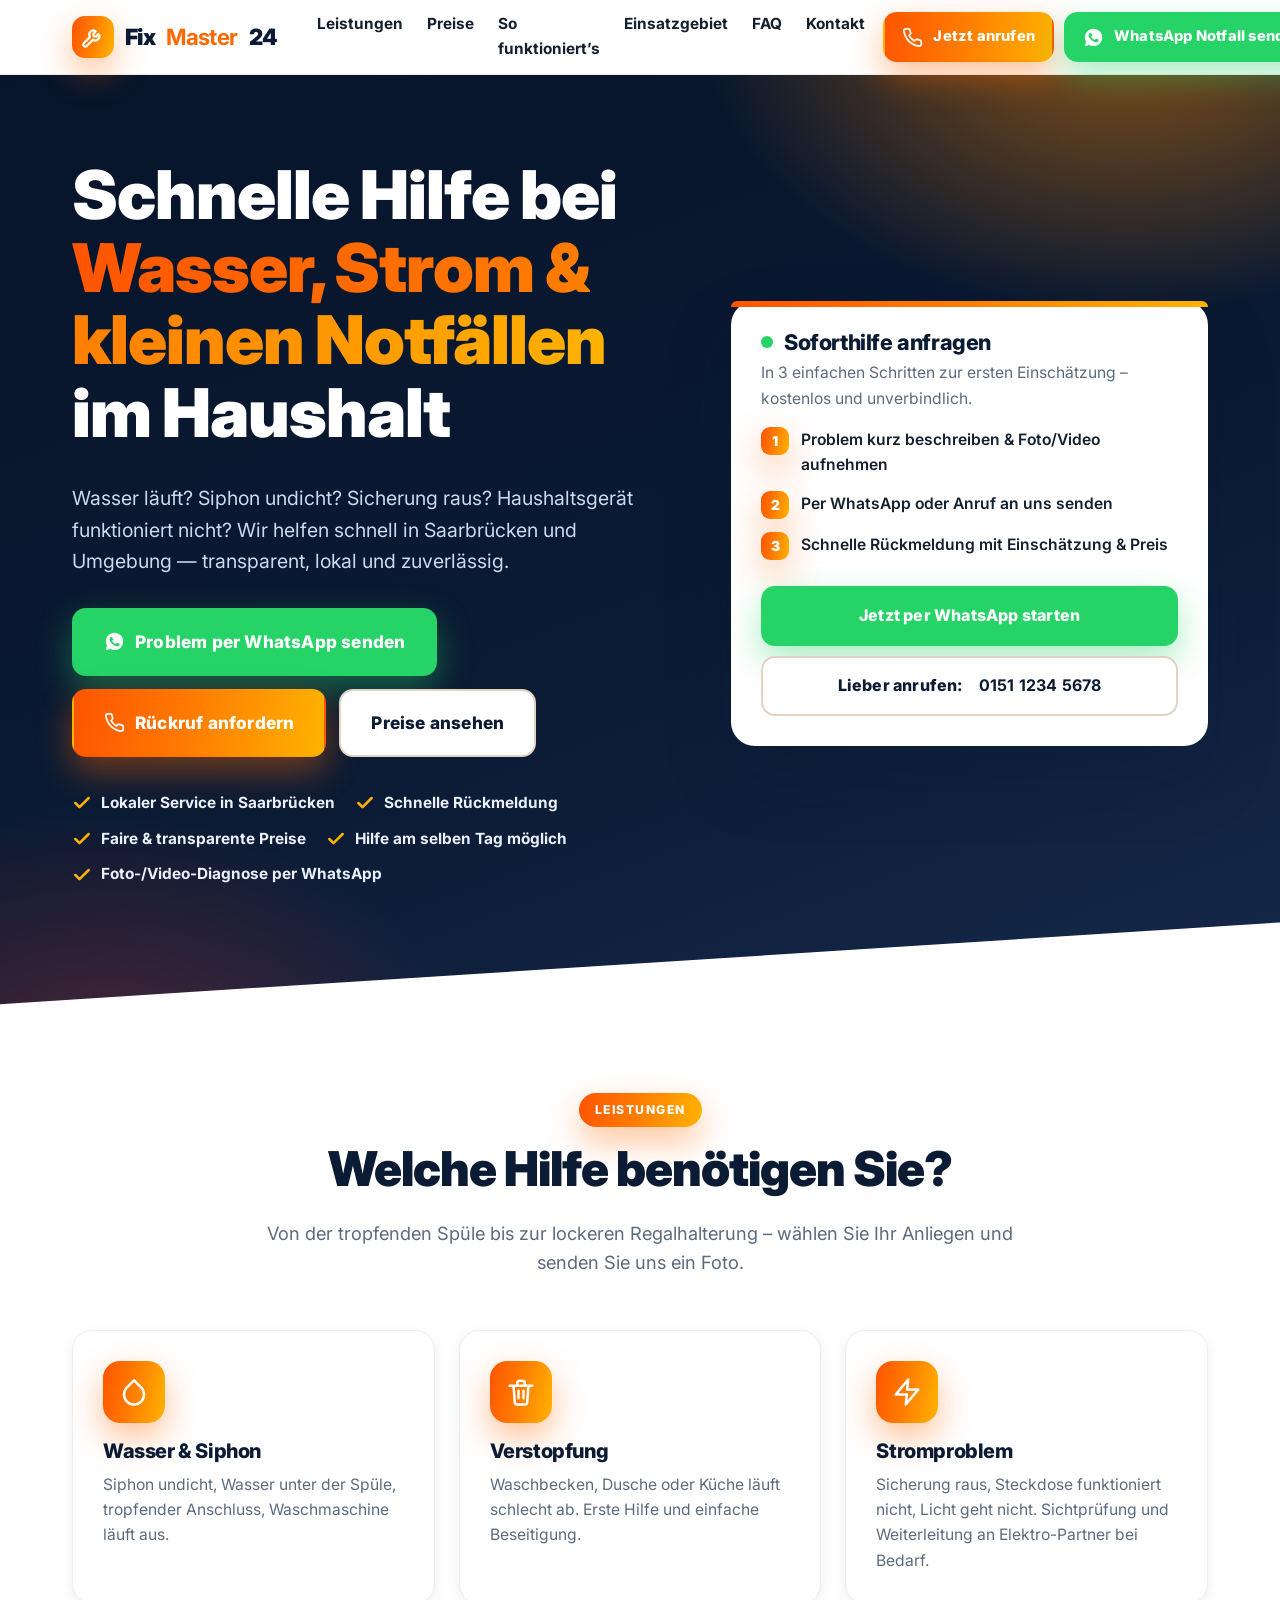
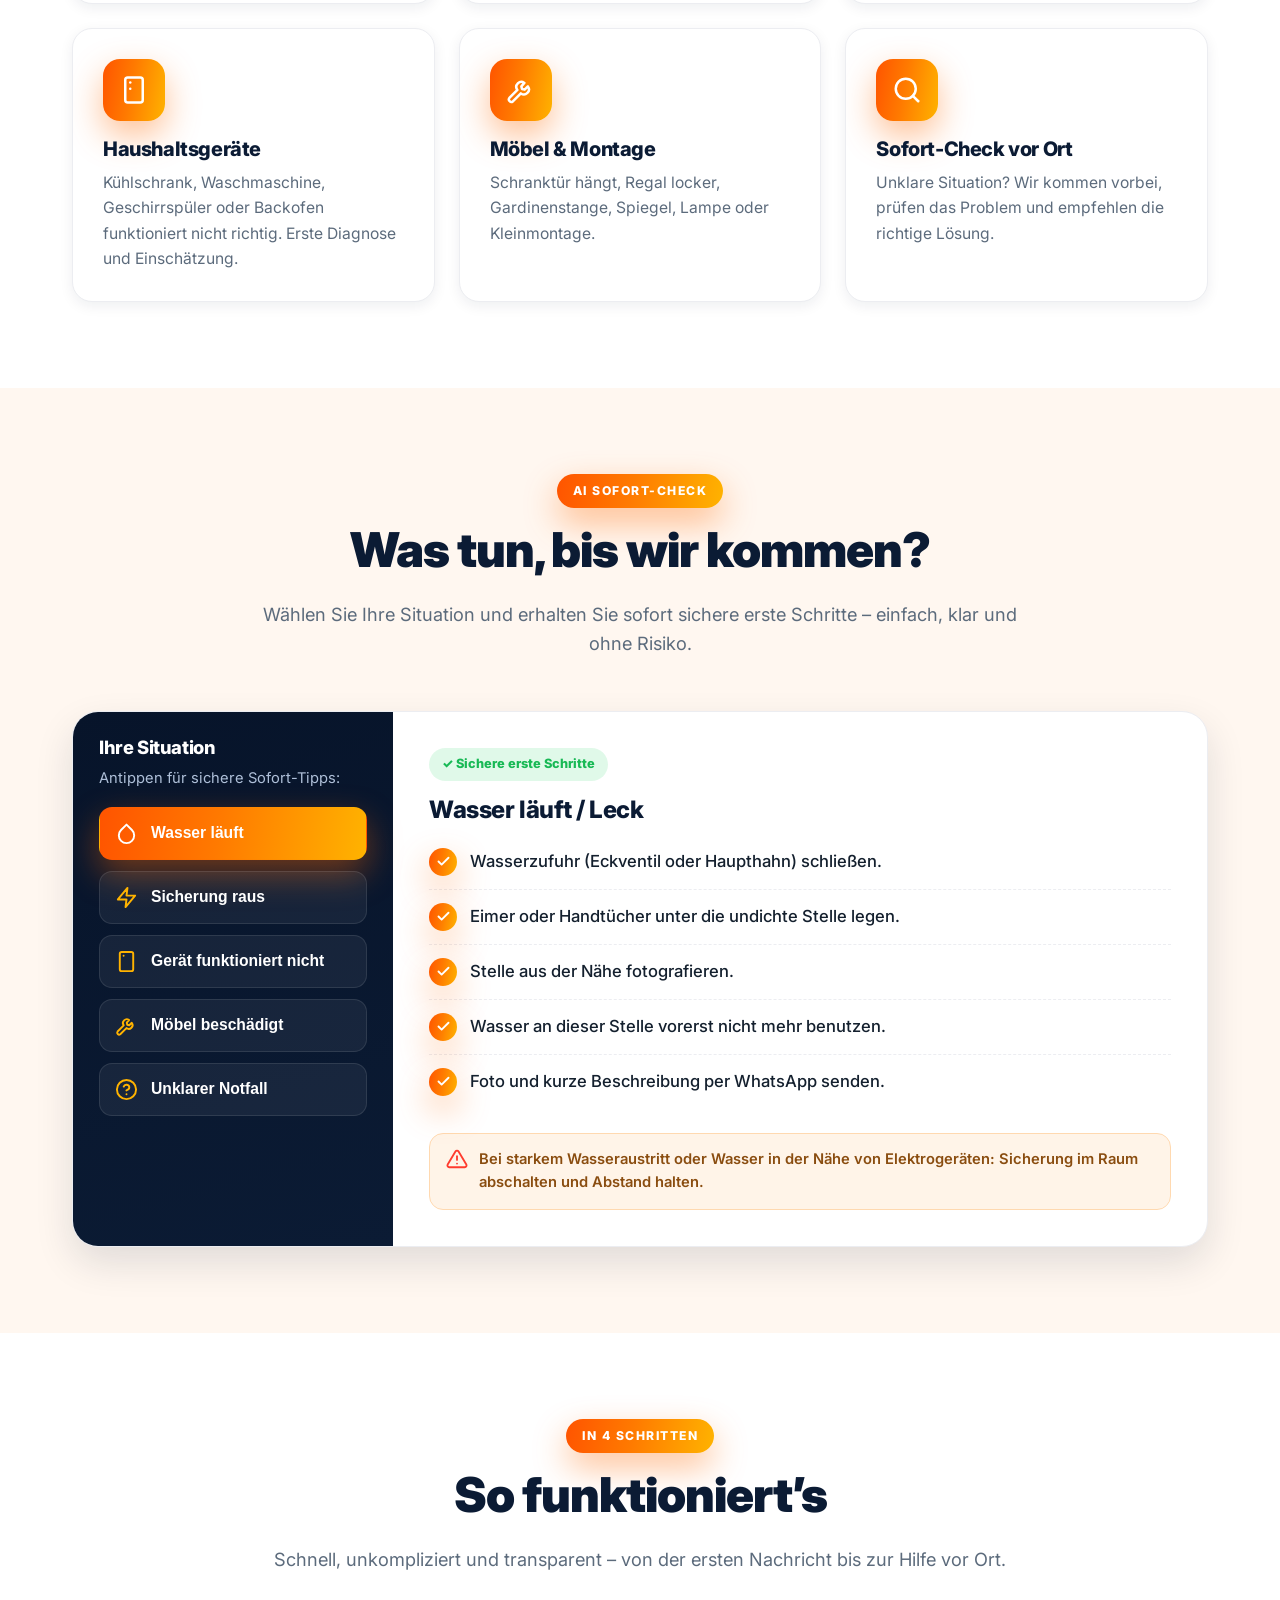
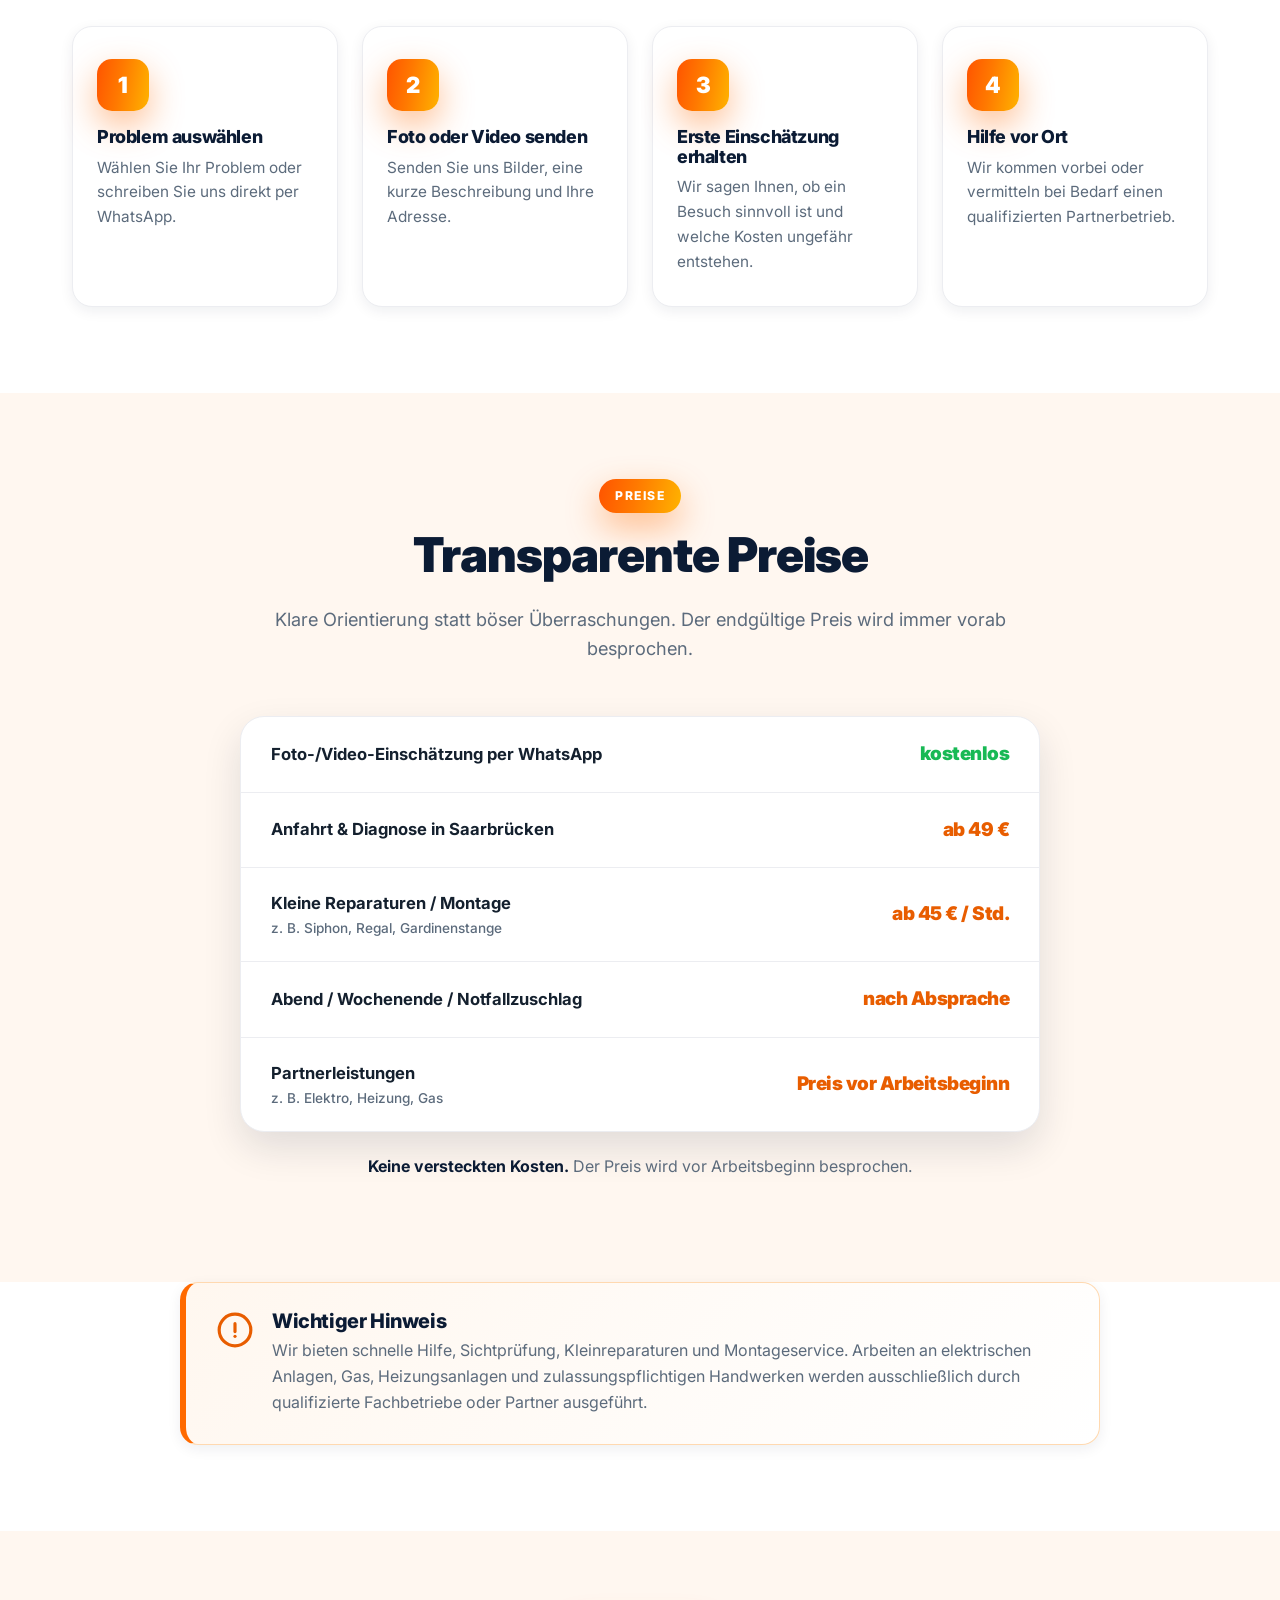
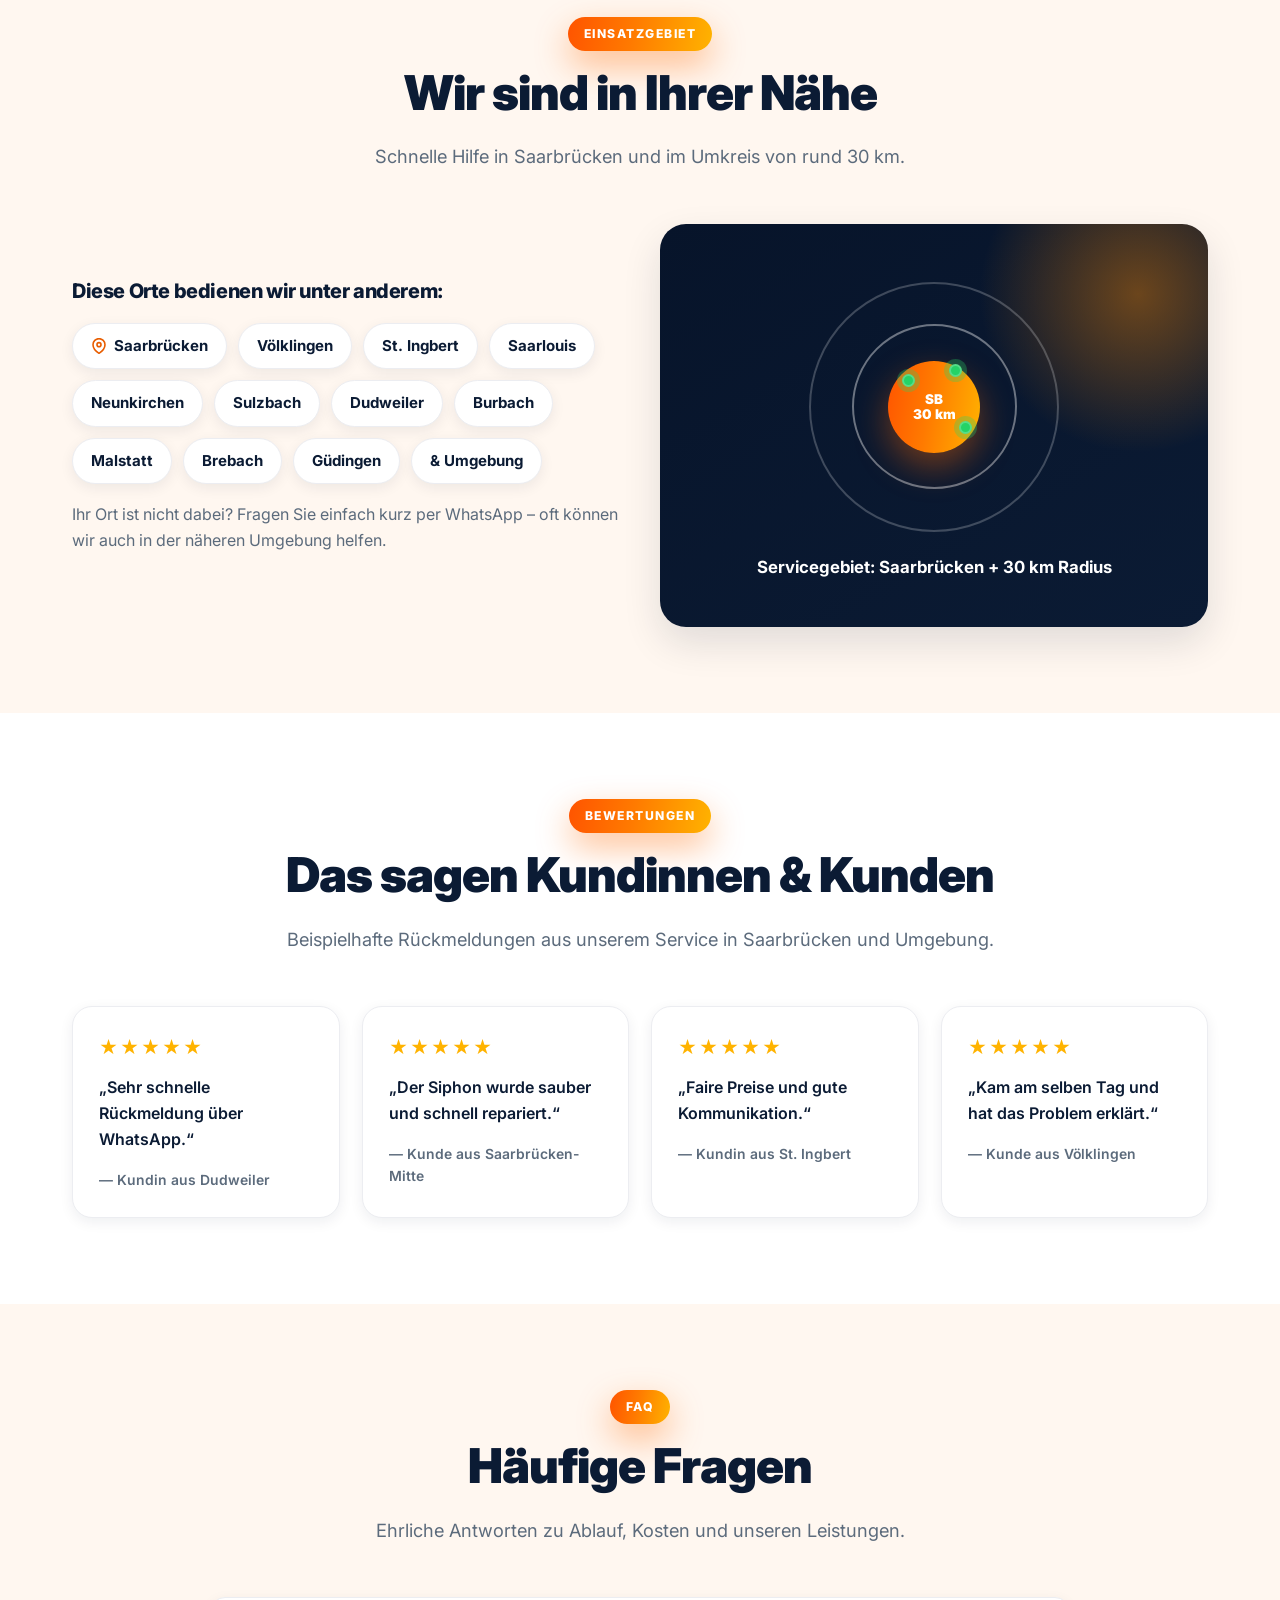
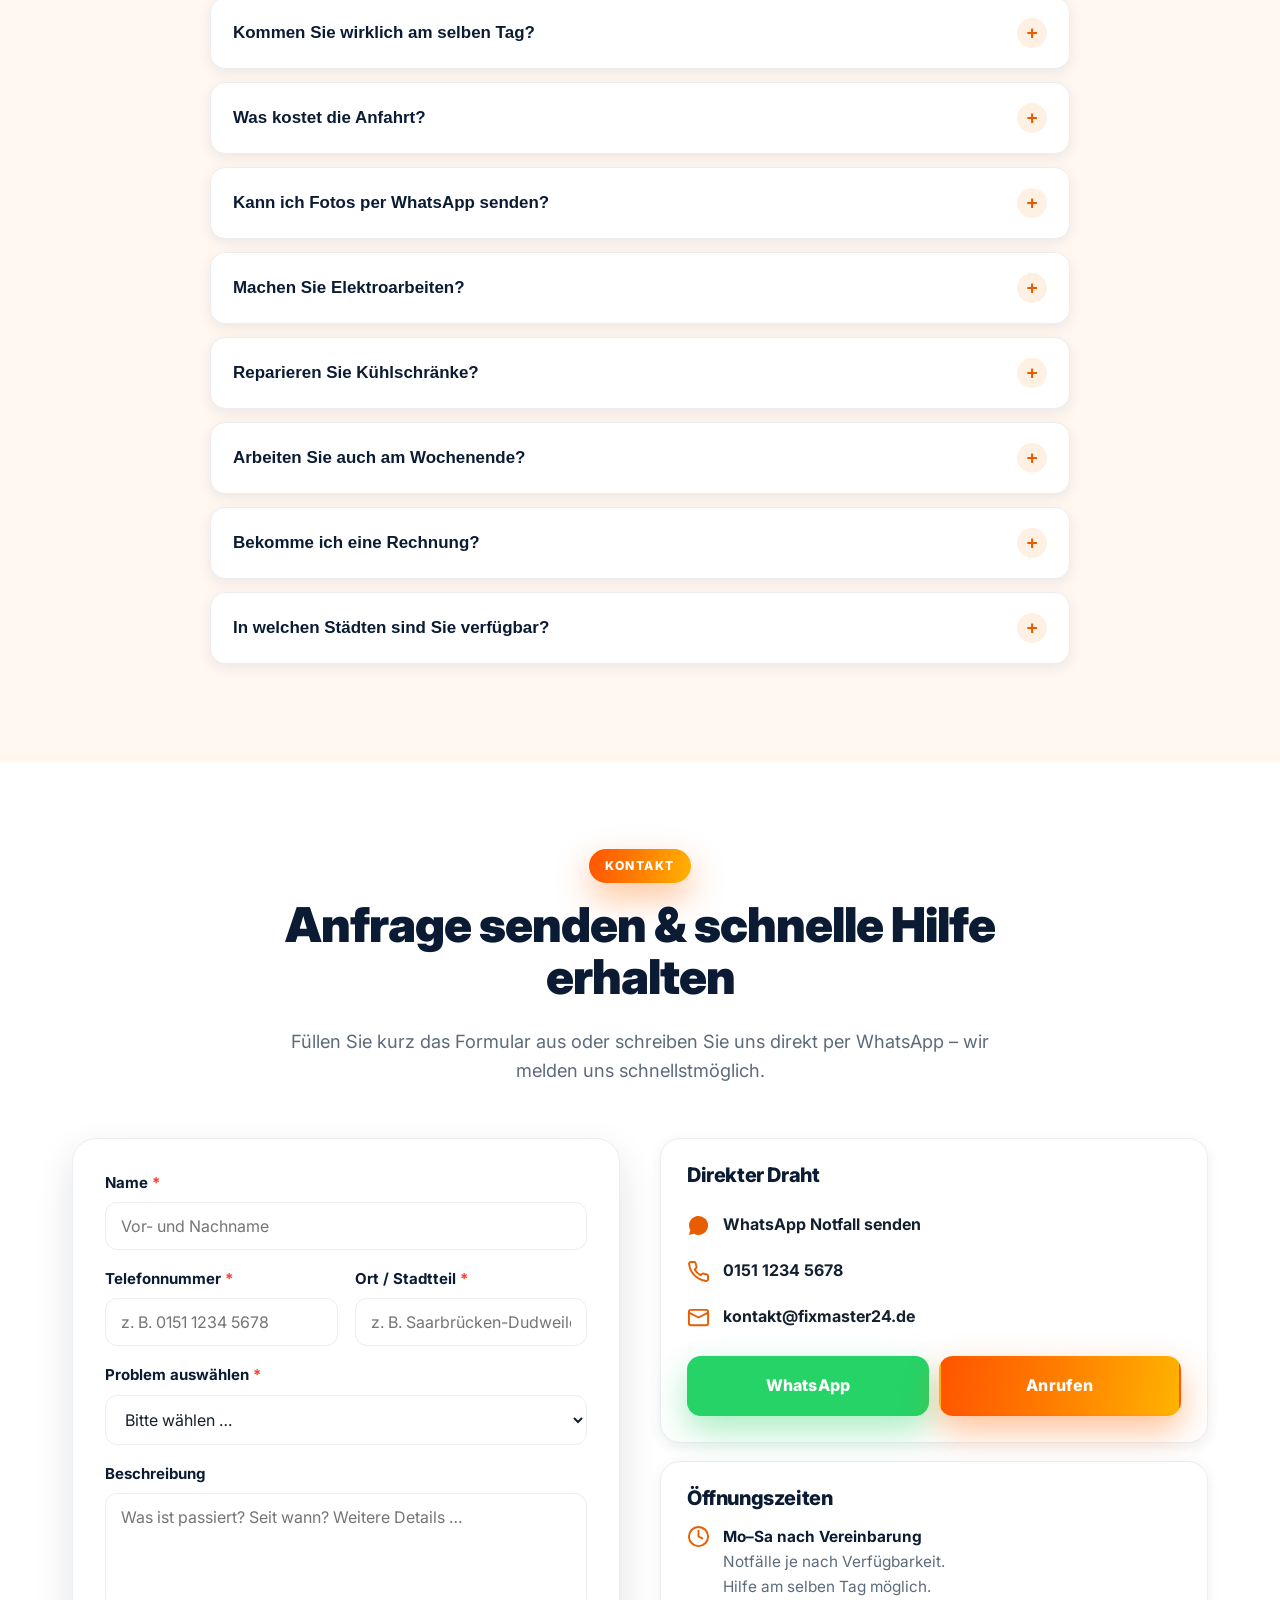
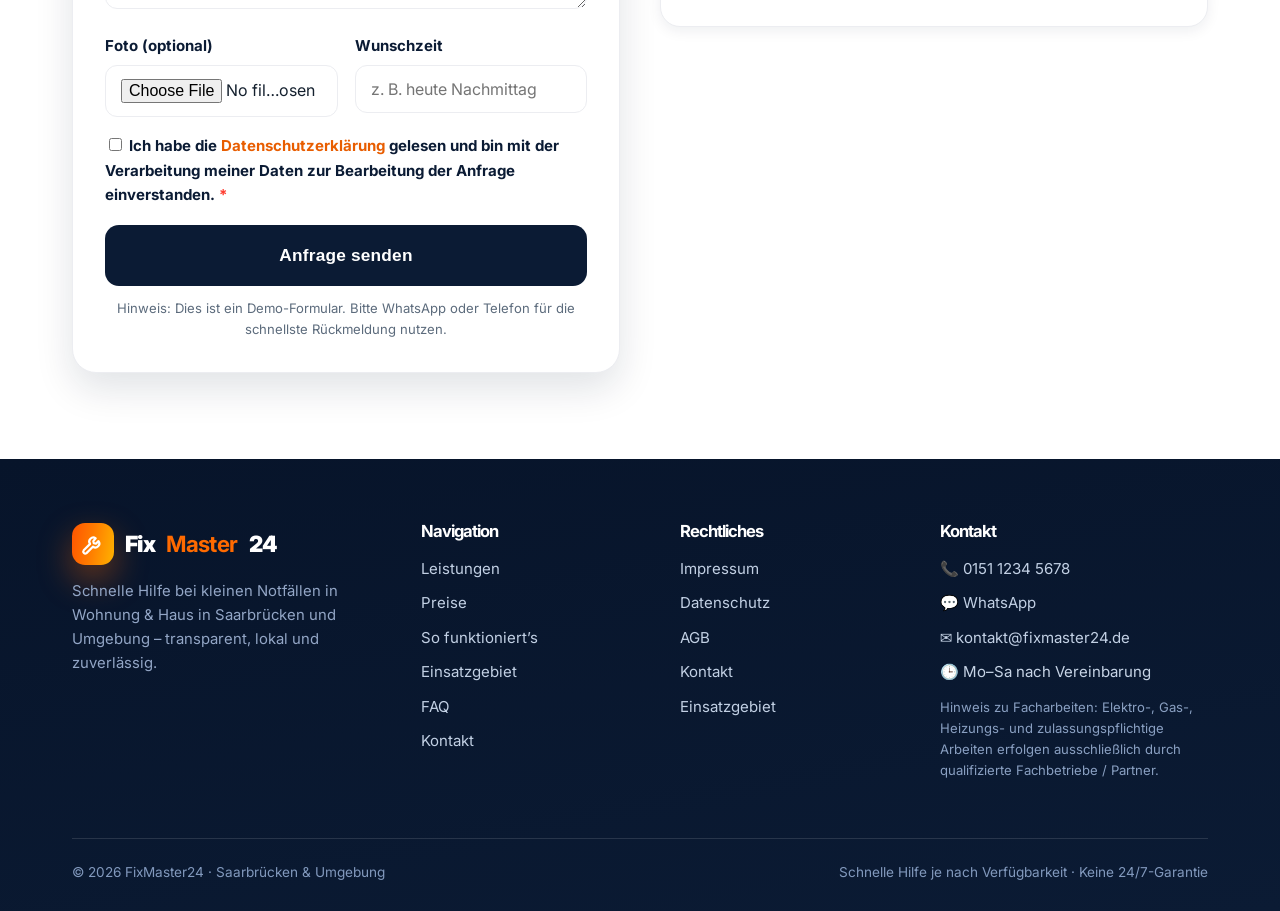
==== commit 469b9ee2: "Neues Bold-and-Bright-Design: kraeftige Orange/Amber-Akzente, groessere Typo, dynamische Bloecke Co-" ====
--- a/index.html
+++ b/index.html
@@ -126,7 +126,7 @@
   <section class="hero">
     <div class="container hero__grid">
       <div>
-        <h1>Schnelle Hilfe bei Wasser, Strom &amp; kleinen Notfällen im Haushalt</h1>
+        <h1>Schnelle Hilfe bei <span class="hl">Wasser, Strom &amp; kleinen Notfällen</span> im Haushalt</h1>
         <p class="hero__sub">Wasser läuft? Siphon undicht? Sicherung raus? Haushaltsgerät funktioniert nicht? Wir helfen schnell in Saarbrücken und Umgebung — transparent, lokal und zuverlässig.</p>
 
         <div class="hero__cta">
--- a/css/styles.css
+++ b/css/styles.css
@@ -1,35 +1,49 @@
 /* =========================================================
    FixMaster24 / SaarFix24 — Stylesheet
-   Farben: Weiß, Dunkelblau, Orange-Akzent, WhatsApp-Grün
+   STIL: Bold & Bright — kräftiges Orange/Amber, große Typo,
+   dynamische Blöcke, kontrastreiche Buttons mit Glow.
    ========================================================= */
 
 :root {
-  --navy: #0f2d52;
-  --navy-700: #15315c;
-  --navy-900: #0a2143;
-  --orange: #ff7a18;
-  --orange-dark: #e96a08;
-  --green: #1faa59;
+  /* Akzente */
+  --orange: #ff6a00;
+  --orange-2: #ff8a00;
+  --amber: #ffb300;
+  --orange-dark: #e85d00;
+  --red: #ff3b2e;
+  --grad-hot: linear-gradient(100deg, #ff5400 0%, #ff7a00 45%, #ffb300 100%);
+  --grad-hot-soft: linear-gradient(135deg, rgba(255,106,0,.14), rgba(255,179,0,.10));
+
+  /* Dunkel / Text */
+  --navy: #0b1b34;
+  --navy-700: #14294a;
+  --navy-900: #07142a;
+  --ink: #14202e;
+  --muted: #5c6b7c;
+
+  /* WhatsApp */
   --whatsapp: #25d366;
-  --whatsapp-dark: #1da851;
-  --ink: #1c2733;
-  --muted: #5b6b7c;
-  --line: #e6ebf1;
+  --whatsapp-dark: #18b955;
+
+  /* Flächen */
+  --line: #ecedf1;
   --bg: #ffffff;
-  --bg-soft: #f5f8fc;
-  --bg-soft-2: #eef3f9;
+  --bg-soft: #fff7f0;
+  --bg-soft-2: #fff0e4;
+
   --white: #ffffff;
-  --radius: 16px;
-  --radius-sm: 10px;
-  --shadow-sm: 0 2px 8px rgba(15, 45, 82, .06);
-  --shadow: 0 12px 30px rgba(15, 45, 82, .10);
-  --shadow-lg: 0 20px 50px rgba(15, 45, 82, .16);
-  --maxw: 1160px;
+  --radius: 20px;
+  --radius-sm: 12px;
+  --shadow-sm: 0 4px 14px rgba(11, 27, 52, .07);
+  --shadow: 0 16px 38px rgba(11, 27, 52, .12);
+  --shadow-lg: 0 30px 70px rgba(11, 27, 52, .20);
+  --glow-orange: 0 14px 34px rgba(255, 106, 0, .42);
+  --glow-wa: 0 14px 34px rgba(37, 211, 102, .40);
+  --maxw: 1180px;
   --font: "Inter", "Segoe UI", system-ui, -apple-system, Roboto, Arial, sans-serif;
 }
 
 * { box-sizing: border-box; }
-
 html { scroll-behavior: smooth; }
 
 body {
@@ -37,281 +51,301 @@
   font-family: var(--font);
   color: var(--ink);
   background: var(--bg);
-  line-height: 1.6;
+  line-height: 1.62;
   -webkit-font-smoothing: antialiased;
   text-rendering: optimizeLegibility;
-}
-
-h1, h2, h3, h4 { color: var(--navy); line-height: 1.2; margin: 0 0 .5em; }
-h1 { font-size: clamp(2rem, 5vw, 3.2rem); font-weight: 800; letter-spacing: -.5px; }
-h2 { font-size: clamp(1.6rem, 3.5vw, 2.3rem); font-weight: 800; letter-spacing: -.4px; }
-h3 { font-size: 1.2rem; font-weight: 700; }
-p { margin: 0 0 1rem; color: var(--ink); }
+  overflow-x: hidden;
+}
+
+h1, h2, h3, h4 { color: var(--navy); line-height: 1.08; margin: 0 0 .5em; letter-spacing: -1px; }
+h1 { font-size: clamp(2.4rem, 6.2vw, 4.2rem); font-weight: 900; }
+h2 { font-size: clamp(2rem, 4.4vw, 3rem); font-weight: 900; }
+h3 { font-size: 1.25rem; font-weight: 800; letter-spacing: -.4px; }
+p { margin: 0 0 1rem; }
 a { color: var(--orange-dark); text-decoration: none; }
 a:hover { text-decoration: underline; }
 img { max-width: 100%; display: block; }
 
-.container { max-width: var(--maxw); margin: 0 auto; padding: 0 20px; }
-
-.section { padding: 72px 0; }
+.container { max-width: var(--maxw); margin: 0 auto; padding: 0 22px; }
+
+.section { padding: 86px 0; position: relative; }
 .section--soft { background: var(--bg-soft); }
-.section__head { text-align: center; max-width: 720px; margin: 0 auto 44px; }
-.section__head p { color: var(--muted); font-size: 1.08rem; }
+.section__head { text-align: center; max-width: 760px; margin: 0 auto 52px; }
+.section__head p { color: var(--muted); font-size: 1.14rem; }
 .eyebrow {
-  display: inline-block; color: var(--orange-dark); font-weight: 700;
-  letter-spacing: 1.5px; text-transform: uppercase; font-size: .78rem; margin-bottom: 10px;
+  display: inline-block; color: #fff; font-weight: 800; letter-spacing: 1.5px;
+  text-transform: uppercase; font-size: .76rem; margin-bottom: 16px;
+  background: var(--grad-hot); padding: 7px 16px; border-radius: 999px;
+  box-shadow: var(--glow-orange);
 }
 
 /* ---------- Buttons ---------- */
 .btn {
-  display: inline-flex; align-items: center; justify-content: center; gap: 9px;
-  padding: 14px 22px; border-radius: 12px; font-weight: 700; font-size: 1rem;
-  border: 2px solid transparent; cursor: pointer; transition: transform .12s ease, box-shadow .2s ease, background .2s ease;
-  text-decoration: none; white-space: nowrap;
-}
-.btn:hover { text-decoration: none; transform: translateY(-2px); }
-.btn svg { width: 20px; height: 20px; flex: none; }
-.btn--wa { background: var(--whatsapp); color: #fff; box-shadow: 0 8px 20px rgba(37,211,102,.32); }
-.btn--wa:hover { background: var(--whatsapp-dark); }
-.btn--call { background: var(--orange); color: #fff; box-shadow: 0 8px 20px rgba(255,122,24,.32); }
-.btn--call:hover { background: var(--orange-dark); }
-.btn--ghost { background: #fff; color: var(--navy); border-color: var(--line); }
-.btn--ghost:hover { border-color: var(--navy); }
+  display: inline-flex; align-items: center; justify-content: center; gap: 10px;
+  padding: 15px 24px; border-radius: 14px; font-weight: 800; font-size: 1rem; letter-spacing: .2px;
+  border: 2px solid transparent; cursor: pointer; text-decoration: none; white-space: nowrap;
+  transition: transform .14s ease, box-shadow .22s ease, filter .2s ease;
+}
+.btn:hover { text-decoration: none; transform: translateY(-3px); }
+.btn:active { transform: translateY(-1px); }
+.btn svg { width: 21px; height: 21px; flex: none; }
+.btn--wa { background: var(--whatsapp); color: #fff; box-shadow: var(--glow-wa); }
+.btn--wa:hover { background: var(--whatsapp-dark); filter: brightness(1.03); }
+.btn--call { background: var(--grad-hot); color: #fff; box-shadow: var(--glow-orange); }
+.btn--call:hover { filter: brightness(1.06); }
+.btn--ghost { background: #fff; color: var(--navy); border-color: #e2d2c4; }
+.btn--ghost:hover { border-color: var(--orange); color: var(--orange-dark); }
 .btn--navy { background: var(--navy); color: #fff; }
 .btn--navy:hover { background: var(--navy-900); }
-.btn--lg { padding: 17px 28px; font-size: 1.06rem; }
+.btn--lg { padding: 18px 30px; font-size: 1.08rem; }
 .btn--block { width: 100%; }
 
 /* ---------- Header ---------- */
 .header {
-  position: sticky; top: 0; z-index: 50; background: rgba(255,255,255,.92);
-  backdrop-filter: saturate(180%) blur(10px); border-bottom: 1px solid var(--line);
-}
-.header__inner { display: flex; align-items: center; gap: 18px; height: 70px; }
-.logo { display: flex; align-items: center; gap: 10px; font-weight: 800; font-size: 1.3rem; color: var(--navy); text-decoration: none; }
+  position: sticky; top: 0; z-index: 50; background: rgba(255,255,255,.86);
+  backdrop-filter: saturate(180%) blur(14px); border-bottom: 1px solid var(--line);
+}
+.header__inner { display: flex; align-items: center; gap: 18px; height: 74px; }
+.logo { display: flex; align-items: center; gap: 11px; font-weight: 900; font-size: 1.4rem; color: var(--navy); text-decoration: none; letter-spacing: -.6px; }
 .logo__mark {
-  width: 38px; height: 38px; border-radius: 10px; display: grid; place-items: center;
-  background: linear-gradient(135deg, var(--navy), var(--navy-700)); color: #fff; flex: none;
-}
-.logo__mark svg { width: 22px; height: 22px; }
+  width: 42px; height: 42px; border-radius: 13px; display: grid; place-items: center;
+  background: var(--grad-hot); color: #fff; flex: none; box-shadow: var(--glow-orange);
+}
+.logo__mark svg { width: 24px; height: 24px; }
 .logo b { color: var(--orange); }
-.nav { display: flex; gap: 22px; margin-left: 18px; }
-.nav a { color: var(--ink); font-weight: 600; font-size: .96rem; }
+.nav { display: flex; gap: 24px; margin-left: 22px; }
+.nav a { color: var(--ink); font-weight: 700; font-size: .96rem; position: relative; }
+.nav a::after { content: ""; position: absolute; left: 0; right: 0; bottom: -6px; height: 3px; border-radius: 3px; background: var(--grad-hot); transform: scaleX(0); transform-origin: left; transition: transform .2s ease; }
 .nav a:hover { color: var(--orange-dark); text-decoration: none; }
+.nav a:hover::after { transform: scaleX(1); }
 .header__actions { margin-left: auto; display: flex; gap: 10px; align-items: center; }
-.header__actions .btn { padding: 10px 16px; font-size: .92rem; }
-
-.burger {
-  display: none; background: none; border: 0; cursor: pointer; padding: 8px; margin-left: auto;
-}
-.burger span { display: block; width: 26px; height: 3px; background: var(--navy); border-radius: 3px; margin: 5px 0; transition: .25s; }
+.header__actions .btn { padding: 11px 17px; font-size: .92rem; }
+
+.burger { display: none; background: none; border: 0; cursor: pointer; padding: 8px; margin-left: auto; }
+.burger span { display: block; width: 27px; height: 3px; background: var(--navy); border-radius: 3px; margin: 5px 0; transition: .25s; }
 
 /* ---------- Hero ---------- */
 .hero {
   background:
-    radial-gradient(900px 500px at 85% -10%, rgba(255,122,24,.16), transparent 60%),
-    linear-gradient(180deg, var(--navy-900), var(--navy));
-  color: #fff; padding: 70px 0 80px; position: relative; overflow: hidden;
-}
+    radial-gradient(720px 520px at 88% -8%, rgba(255,138,0,.55), transparent 60%),
+    radial-gradient(620px 480px at 8% 110%, rgba(255,59,46,.28), transparent 60%),
+    linear-gradient(160deg, var(--navy-900) 0%, var(--navy) 60%, #16294b 100%);
+  color: #fff; padding: 84px 0 120px; position: relative; overflow: hidden;
+}
+.hero::after {
+  content: ""; position: absolute; left: -5%; right: -5%; bottom: -1px; height: 90px;
+  background: var(--bg); clip-path: polygon(0 100%, 100% 0, 100% 100%, 0 100%);
+}
+.hero__grid { display: grid; grid-template-columns: 1.12fr .88fr; gap: 52px; align-items: center; position: relative; z-index: 1; }
 .hero h1 { color: #fff; }
-.hero__grid { display: grid; grid-template-columns: 1.15fr .85fr; gap: 48px; align-items: center; }
-.hero__sub { font-size: 1.18rem; color: #d4e0f0; max-width: 620px; margin-bottom: 26px; }
-.hero__cta { display: flex; flex-wrap: wrap; gap: 12px; margin-bottom: 30px; }
-.hero__trust { display: flex; flex-wrap: wrap; gap: 10px 18px; }
-.hero__trust li {
-  list-style: none; display: flex; align-items: center; gap: 8px; color: #e8f0fb; font-weight: 600; font-size: .95rem;
-}
-.hero__trust svg { width: 18px; height: 18px; color: var(--green); flex: none; }
-.hero ul { padding: 0; margin: 0; }
+.hero h1 .hl { background: var(--grad-hot); -webkit-background-clip: text; background-clip: text; -webkit-text-fill-color: transparent; }
+.hero__sub { font-size: 1.22rem; color: #cdd9ec; max-width: 620px; margin-bottom: 30px; }
+.hero__cta { display: flex; flex-wrap: wrap; gap: 13px; margin-bottom: 34px; }
+.hero__trust { display: flex; flex-wrap: wrap; gap: 11px 20px; padding: 0; margin: 0; }
+.hero__trust li { list-style: none; display: flex; align-items: center; gap: 9px; color: #eaf1fb; font-weight: 700; font-size: .96rem; }
+.hero__trust svg { width: 20px; height: 20px; color: var(--amber); flex: none; }
 
 /* Hero card */
 .hero__card {
-  background: #fff; color: var(--ink); border-radius: 20px; padding: 26px; box-shadow: var(--shadow-lg);
-}
-.hero__card h3 { display: flex; align-items: center; gap: 10px; margin-bottom: 6px; }
-.hero__card .pulse { width: 11px; height: 11px; border-radius: 50%; background: var(--green); box-shadow: 0 0 0 rgba(31,170,89,.5); animation: pulse 2s infinite; }
-@keyframes pulse { 0%{box-shadow:0 0 0 0 rgba(31,170,89,.5);} 70%{box-shadow:0 0 0 12px rgba(31,170,89,0);} 100%{box-shadow:0 0 0 0 rgba(31,170,89,0);} }
-.hero__card p { color: var(--muted); font-size: .95rem; }
+  background: #fff; color: var(--ink); border-radius: 24px; padding: 30px; box-shadow: var(--shadow-lg);
+  position: relative; border-top: 6px solid transparent; border-image: var(--grad-hot) 1;
+}
+.hero__card { border: 0; }
+.hero__card::before { content: ""; position: absolute; inset: 0 0 auto 0; height: 6px; border-radius: 24px 24px 0 0; background: var(--grad-hot); }
+.hero__card h3 { display: flex; align-items: center; gap: 11px; margin-bottom: 6px; font-size: 1.35rem; }
+.hero__card .pulse { width: 12px; height: 12px; border-radius: 50%; background: var(--whatsapp); box-shadow: 0 0 0 rgba(37,211,102,.5); animation: pulse 2s infinite; }
+@keyframes pulse { 0%{box-shadow:0 0 0 0 rgba(37,211,102,.55);} 70%{box-shadow:0 0 0 14px rgba(37,211,102,0);} 100%{box-shadow:0 0 0 0 rgba(37,211,102,0);} }
+.hero__card > p { color: var(--muted); font-size: .98rem; }
 .hero__card .btn { width: 100%; margin-top: 6px; }
-.hero__steps { list-style: none; padding: 0; margin: 10px 0 18px; }
-.hero__steps li { display: flex; gap: 10px; align-items: flex-start; margin-bottom: 10px; font-size: .95rem; }
-.hero__steps .n { width: 24px; height: 24px; border-radius: 50%; background: var(--bg-soft-2); color: var(--navy); font-weight: 800; font-size: .82rem; display: grid; place-items: center; flex: none; }
+.hero__steps { list-style: none; padding: 0; margin: 14px 0 20px; }
+.hero__steps li { display: flex; gap: 12px; align-items: flex-start; margin-bottom: 13px; font-size: .98rem; font-weight: 600; }
+.hero__steps .n { width: 28px; height: 28px; border-radius: 9px; background: var(--grad-hot); color: #fff; font-weight: 900; font-size: .86rem; display: grid; place-items: center; flex: none; box-shadow: var(--glow-orange); }
 
 /* ---------- Service cards ---------- */
-.cards { display: grid; grid-template-columns: repeat(3, 1fr); gap: 22px; }
+.cards { display: grid; grid-template-columns: repeat(3, 1fr); gap: 24px; }
 .card {
-  background: #fff; border: 1px solid var(--line); border-radius: var(--radius); padding: 26px;
-  box-shadow: var(--shadow-sm); transition: transform .15s ease, box-shadow .2s ease, border-color .2s ease;
-}
-.card:hover { transform: translateY(-4px); box-shadow: var(--shadow); border-color: #d7e2f0; }
+  background: #fff; border: 1px solid var(--line); border-radius: var(--radius); padding: 30px;
+  box-shadow: var(--shadow-sm); transition: transform .18s ease, box-shadow .24s ease; position: relative; overflow: hidden;
+}
+.card::before { content: ""; position: absolute; inset: 0 0 auto 0; height: 5px; background: var(--grad-hot); transform: scaleX(0); transform-origin: left; transition: transform .26s ease; }
+.card:hover { transform: translateY(-8px); box-shadow: var(--shadow); }
+.card:hover::before { transform: scaleX(1); }
 .card__icon {
-  width: 54px; height: 54px; border-radius: 14px; display: grid; place-items: center; margin-bottom: 16px;
-  background: linear-gradient(135deg, rgba(255,122,24,.14), rgba(255,122,24,.05)); color: var(--orange-dark);
-}
-.card__icon svg { width: 28px; height: 28px; }
-.card h3 { margin-bottom: 8px; }
-.card p { color: var(--muted); font-size: .96rem; margin: 0; }
+  width: 62px; height: 62px; border-radius: 17px; display: grid; place-items: center; margin-bottom: 18px;
+  background: var(--grad-hot); color: #fff; box-shadow: var(--glow-orange);
+}
+.card__icon svg { width: 30px; height: 30px; }
+.card h3 { margin-bottom: 9px; }
+.card p { color: var(--muted); font-size: .98rem; margin: 0; }
 
 /* ---------- AI Sofort-Check ---------- */
 .aicheck { background: var(--bg-soft); }
-.aicheck__box { background: #fff; border: 1px solid var(--line); border-radius: 20px; box-shadow: var(--shadow); overflow: hidden; }
-.aicheck__grid { display: grid; grid-template-columns: 300px 1fr; }
-.aicheck__tabs { background: var(--navy); padding: 22px; }
-.aicheck__tabs h3 { color: #fff; font-size: 1.05rem; }
-.aicheck__tabs p { color: #b9cae0; font-size: .9rem; }
+.aicheck__box { background: #fff; border: 1px solid var(--line); border-radius: 26px; box-shadow: var(--shadow); overflow: hidden; }
+.aicheck__grid { display: grid; grid-template-columns: 320px 1fr; }
+.aicheck__tabs { background: linear-gradient(165deg, var(--navy-900), var(--navy)); padding: 26px; position: relative; }
+.aicheck__tabs h3 { color: #fff; font-size: 1.15rem; }
+.aicheck__tabs > p { color: #aebfd8; font-size: .92rem; }
 .tab {
-  display: flex; align-items: center; gap: 12px; width: 100%; text-align: left; cursor: pointer;
-  background: rgba(255,255,255,.06); color: #fff; border: 1px solid rgba(255,255,255,.08);
-  padding: 13px 14px; border-radius: 12px; margin-bottom: 10px; font-weight: 600; font-size: .96rem; transition: .18s;
-}
-.tab svg { width: 22px; height: 22px; flex: none; color: var(--orange); }
-.tab:hover { background: rgba(255,255,255,.12); }
-.tab.is-active { background: var(--orange); border-color: var(--orange); }
+  display: flex; align-items: center; gap: 13px; width: 100%; text-align: left; cursor: pointer;
+  background: rgba(255,255,255,.06); color: #fff; border: 1px solid rgba(255,255,255,.10);
+  padding: 14px 15px; border-radius: 13px; margin-bottom: 11px; font-weight: 700; font-size: .98rem; transition: .18s;
+}
+.tab svg { width: 23px; height: 23px; flex: none; color: var(--amber); transition: .18s; }
+.tab:hover { background: rgba(255,255,255,.13); transform: translateX(3px); }
+.tab.is-active { background: var(--grad-hot); border-color: transparent; box-shadow: var(--glow-orange); }
 .tab.is-active svg { color: #fff; }
-.aicheck__panel { padding: 30px; }
-.aicheck__panel h3 { display: flex; align-items: center; gap: 10px; }
+.aicheck__panel { padding: 36px; }
+.aicheck__panel h3 { display: flex; align-items: center; gap: 10px; font-size: 1.5rem; }
 .badge-safe {
-  display: inline-flex; align-items: center; gap: 6px; background: rgba(31,170,89,.12); color: var(--green);
-  font-weight: 700; font-size: .8rem; padding: 5px 11px; border-radius: 999px; margin-bottom: 14px;
-}
-.aicheck__steps { list-style: none; padding: 0; margin: 0 0 22px; }
-.aicheck__steps li { display: flex; gap: 12px; align-items: flex-start; padding: 11px 0; border-bottom: 1px dashed var(--line); font-size: 1rem; }
+  display: inline-flex; align-items: center; gap: 6px; background: rgba(37,211,102,.14); color: var(--whatsapp-dark);
+  font-weight: 800; font-size: .8rem; padding: 6px 13px; border-radius: 999px; margin-bottom: 16px;
+}
+.aicheck__steps { list-style: none; padding: 0; margin: 0 0 24px; }
+.aicheck__steps li { display: flex; gap: 13px; align-items: flex-start; padding: 13px 0; border-bottom: 1px dashed var(--line); font-size: 1.04rem; font-weight: 500; }
 .aicheck__steps li:last-child { border-bottom: 0; }
-.aicheck__steps .chk { width: 26px; height: 26px; border-radius: 50%; background: rgba(31,170,89,.12); color: var(--green); display: grid; place-items: center; flex: none; }
+.aicheck__steps .chk { width: 28px; height: 28px; border-radius: 50%; background: var(--grad-hot); color: #fff; display: grid; place-items: center; flex: none; box-shadow: var(--glow-orange); }
 .aicheck__steps .chk svg { width: 15px; height: 15px; }
-.warn { background: #fff6ec; border: 1px solid #ffe1bf; color: #8a5a16; border-radius: 12px; padding: 12px 14px; font-size: .9rem; display: flex; gap: 10px; }
-.warn svg { width: 20px; height: 20px; flex: none; color: var(--orange-dark); }
+.warn { background: #fff4e8; border: 1px solid #ffd9b0; color: #8a4d10; border-radius: 14px; padding: 14px 16px; font-size: .92rem; display: flex; gap: 11px; font-weight: 600; }
+.warn svg { width: 22px; height: 22px; flex: none; color: var(--red); }
 
 /* ---------- Steps (So funktioniert's) ---------- */
-.steps { display: grid; grid-template-columns: repeat(4, 1fr); gap: 22px; counter-reset: step; }
-.step { position: relative; background: #fff; border: 1px solid var(--line); border-radius: var(--radius); padding: 28px 22px; box-shadow: var(--shadow-sm); }
-.step__n { width: 44px; height: 44px; border-radius: 12px; background: var(--navy); color: #fff; font-weight: 800; font-size: 1.2rem; display: grid; place-items: center; margin-bottom: 14px; }
-.step h3 { font-size: 1.08rem; }
-.step p { color: var(--muted); font-size: .94rem; margin: 0; }
-
-/* ---------- Tips (Was tun bis wir kommen) ---------- */
-.tips { display: grid; grid-template-columns: repeat(3, 1fr); gap: 22px; }
-.tip { background: #fff; border: 1px solid var(--line); border-radius: var(--radius); padding: 24px; box-shadow: var(--shadow-sm); border-top: 4px solid var(--orange); }
+.steps { display: grid; grid-template-columns: repeat(4, 1fr); gap: 24px; }
+.step { position: relative; background: #fff; border: 1px solid var(--line); border-radius: var(--radius); padding: 32px 24px; box-shadow: var(--shadow-sm); transition: transform .18s ease, box-shadow .24s ease; }
+.step:hover { transform: translateY(-6px); box-shadow: var(--shadow); }
+.step__n { width: 52px; height: 52px; border-radius: 15px; background: var(--grad-hot); color: #fff; font-weight: 900; font-size: 1.4rem; display: grid; place-items: center; margin-bottom: 16px; box-shadow: var(--glow-orange); }
+.step h3 { font-size: 1.12rem; }
+.step p { color: var(--muted); font-size: .96rem; margin: 0; }
+
+/* ---------- Tips (falls genutzt) ---------- */
+.tips { display: grid; grid-template-columns: repeat(3, 1fr); gap: 24px; }
+.tip { background: #fff; border: 1px solid var(--line); border-radius: var(--radius); padding: 26px; box-shadow: var(--shadow-sm); border-top: 5px solid var(--orange); }
 .tip h3 { display: flex; align-items: center; gap: 10px; }
-.tip h3 svg { width: 24px; height: 24px; color: var(--orange-dark); }
+.tip h3 svg { width: 25px; height: 25px; color: var(--orange-dark); }
 .tip ul { list-style: none; padding: 0; margin: 6px 0 0; }
-.tip li { display: flex; gap: 10px; align-items: flex-start; padding: 7px 0; font-size: .96rem; color: var(--ink); }
-.tip li svg { width: 18px; height: 18px; color: var(--green); flex: none; margin-top: 3px; }
+.tip li { display: flex; gap: 10px; align-items: flex-start; padding: 8px 0; font-size: .97rem; }
+.tip li svg { width: 18px; height: 18px; color: var(--whatsapp-dark); flex: none; margin-top: 3px; }
 
 /* ---------- Pricing ---------- */
-.pricing { max-width: 760px; margin: 0 auto; background: #fff; border: 1px solid var(--line); border-radius: 20px; box-shadow: var(--shadow); overflow: hidden; }
-.price-row { display: flex; justify-content: space-between; align-items: center; gap: 16px; padding: 18px 26px; border-bottom: 1px solid var(--line); }
+.pricing { max-width: 800px; margin: 0 auto; background: #fff; border: 1px solid var(--line); border-radius: 24px; box-shadow: var(--shadow); overflow: hidden; }
+.price-row { display: flex; justify-content: space-between; align-items: center; gap: 16px; padding: 22px 30px; border-bottom: 1px solid var(--line); transition: background .15s ease; }
+.price-row:hover { background: var(--bg-soft); }
 .price-row:last-child { border-bottom: 0; }
-.price-row .label { font-weight: 600; }
-.price-row .label small { display: block; color: var(--muted); font-weight: 400; font-size: .85rem; }
-.price-row .val { font-weight: 800; color: var(--navy); white-space: nowrap; font-size: 1.05rem; }
-.price-row .val.free { color: var(--green); }
-.price-note { text-align: center; color: var(--muted); margin-top: 18px; font-size: .96rem; }
+.price-row .label { font-weight: 700; font-size: 1.04rem; }
+.price-row .label small { display: block; color: var(--muted); font-weight: 500; font-size: .85rem; }
+.price-row .val { font-weight: 900; color: var(--orange-dark); white-space: nowrap; font-size: 1.18rem; letter-spacing: -.5px; }
+.price-row .val.free { color: var(--whatsapp-dark); }
+.price-note { text-align: center; color: var(--muted); margin-top: 22px; font-size: 1rem; }
 .price-note b { color: var(--navy); }
 
 /* ---------- Notice ---------- */
 .notice {
-  max-width: 880px; margin: 0 auto; background: #fff; border: 1px solid #ffe1bf;
-  border-left: 5px solid var(--orange); border-radius: 14px; padding: 24px 26px; display: flex; gap: 16px; box-shadow: var(--shadow-sm);
-}
-.notice svg { width: 34px; height: 34px; color: var(--orange-dark); flex: none; }
+  max-width: 920px; margin: 0 auto; background: linear-gradient(135deg, #fff7ef, #fff);
+  border: 1px solid #ffd9b0; border-left: 6px solid var(--orange); border-radius: 18px;
+  padding: 28px 30px; display: flex; gap: 18px; box-shadow: var(--shadow-sm);
+}
+.notice svg { width: 38px; height: 38px; color: var(--orange-dark); flex: none; }
 .notice h3 { margin-bottom: 6px; }
 .notice p { margin: 0; color: var(--muted); }
 
 /* ---------- Area ---------- */
-.area__grid { display: grid; grid-template-columns: 1fr 1fr; gap: 36px; align-items: center; }
-.area__list { display: flex; flex-wrap: wrap; gap: 10px; margin-top: 18px; }
-.chip { background: #fff; border: 1px solid var(--line); border-radius: 999px; padding: 9px 16px; font-weight: 600; font-size: .92rem; color: var(--navy); box-shadow: var(--shadow-sm); display: inline-flex; align-items: center; gap: 7px; }
-.chip svg { width: 15px; height: 15px; color: var(--orange-dark); }
-.area__map { background: linear-gradient(135deg, var(--navy), var(--navy-700)); border-radius: 20px; padding: 40px; color: #fff; text-align: center; box-shadow: var(--shadow); }
-.radius { position: relative; width: 240px; height: 240px; margin: 10px auto 20px; }
-.radius span { position: absolute; inset: 0; margin: auto; border-radius: 50%; border: 2px solid rgba(255,255,255,.25); }
-.radius .r1 { width: 240px; height: 240px; }
-.radius .r2 { width: 160px; height: 160px; border-color: rgba(255,255,255,.4); }
-.radius .r3 { width: 84px; height: 84px; background: var(--orange); border: 0; display: grid; place-items: center; font-weight: 800; font-size: .82rem; box-shadow: 0 8px 22px rgba(255,122,24,.5); }
-.radius .dot { width: 12px; height: 12px; background: var(--green); border-radius: 50%; box-shadow: 0 0 0 4px rgba(31,170,89,.3); }
-.radius .p1 { width: 12px; height: 12px; top: 40px; left: 60px; }
-.radius .p2 { width: 12px; height: 12px; bottom: 50px; right: 50px; }
-.radius .p3 { width: 12px; height: 12px; bottom: 70px; left: 40px; }
+.area__grid { display: grid; grid-template-columns: 1fr 1fr; gap: 40px; align-items: center; }
+.area__list { display: flex; flex-wrap: wrap; gap: 11px; margin-top: 20px; }
+.chip { background: #fff; border: 1.5px solid var(--line); border-radius: 999px; padding: 10px 18px; font-weight: 700; font-size: .94rem; color: var(--navy); box-shadow: var(--shadow-sm); display: inline-flex; align-items: center; gap: 7px; transition: .16s; }
+.chip:hover { border-color: var(--orange); color: var(--orange-dark); transform: translateY(-2px); }
+.chip svg { width: 16px; height: 16px; color: var(--orange-dark); }
+.area__map { background: linear-gradient(150deg, var(--navy-900), var(--navy)); border-radius: 26px; padding: 46px; color: #fff; text-align: center; box-shadow: var(--shadow); position: relative; overflow: hidden; }
+.area__map::before { content: ""; position: absolute; width: 320px; height: 320px; border-radius: 50%; background: radial-gradient(circle, rgba(255,138,0,.4), transparent 70%); top: -90px; right: -90px; }
+.radius { position: relative; width: 250px; height: 250px; margin: 12px auto 22px; z-index: 1; }
+.radius span { position: absolute; inset: 0; margin: auto; border-radius: 50%; border: 2px solid rgba(255,255,255,.22); }
+.radius .r1 { width: 250px; height: 250px; }
+.radius .r2 { width: 165px; height: 165px; border-color: rgba(255,255,255,.4); }
+.radius .r3 { width: 92px; height: 92px; background: var(--grad-hot); border: 0; display: grid; place-items: center; font-weight: 900; font-size: .84rem; box-shadow: var(--glow-orange); line-height: 1.1; }
+.radius .dot { background: var(--whatsapp); border-radius: 50%; box-shadow: 0 0 0 5px rgba(37,211,102,.3); width: 13px; height: 13px; }
+.radius .p1 { top: 42px; left: 62px; }
+.radius .p2 { bottom: 52px; right: 52px; }
+.radius .p3 { bottom: 72px; left: 42px; }
+.area__map strong { position: relative; z-index: 1; font-size: 1.05rem; }
 
 /* ---------- Reviews ---------- */
-.reviews { display: grid; grid-template-columns: repeat(4, 1fr); gap: 20px; }
-.review { background: #fff; border: 1px solid var(--line); border-radius: var(--radius); padding: 24px; box-shadow: var(--shadow-sm); }
-.stars { color: #ffb400; font-size: 1.05rem; letter-spacing: 2px; margin-bottom: 10px; }
-.review p { font-size: .98rem; }
-.review .who { color: var(--muted); font-weight: 600; font-size: .88rem; margin: 0; }
+.reviews { display: grid; grid-template-columns: repeat(4, 1fr); gap: 22px; }
+.review { background: #fff; border: 1px solid var(--line); border-radius: var(--radius); padding: 26px; box-shadow: var(--shadow-sm); transition: transform .18s ease, box-shadow .24s ease; }
+.review:hover { transform: translateY(-6px); box-shadow: var(--shadow); }
+.stars { color: var(--amber); font-size: 1.15rem; letter-spacing: 2px; margin-bottom: 12px; }
+.review p { font-size: 1rem; font-weight: 600; color: var(--navy); }
+.review .who { color: var(--muted); font-weight: 600; font-size: .87rem; margin: 0; }
 
 /* ---------- FAQ ---------- */
-.faq { max-width: 820px; margin: 0 auto; }
-.faq__item { background: #fff; border: 1px solid var(--line); border-radius: 12px; margin-bottom: 12px; overflow: hidden; box-shadow: var(--shadow-sm); }
-.faq__q { width: 100%; text-align: left; background: none; border: 0; cursor: pointer; padding: 18px 20px; font-weight: 700; font-size: 1.02rem; color: var(--navy); display: flex; justify-content: space-between; align-items: center; gap: 14px; }
-.faq__q .ico { width: 26px; height: 26px; flex: none; border-radius: 50%; background: var(--bg-soft-2); display: grid; place-items: center; transition: .25s; color: var(--navy); }
-.faq__item.open .faq__q .ico { transform: rotate(45deg); background: var(--orange); color: #fff; }
+.faq { max-width: 860px; margin: 0 auto; }
+.faq__item { background: #fff; border: 1px solid var(--line); border-radius: 15px; margin-bottom: 13px; overflow: hidden; box-shadow: var(--shadow-sm); transition: box-shadow .2s ease; }
+.faq__item.open { box-shadow: var(--shadow); }
+.faq__q { width: 100%; text-align: left; background: none; border: 0; cursor: pointer; padding: 20px 22px; font-weight: 800; font-size: 1.06rem; color: var(--navy); display: flex; justify-content: space-between; align-items: center; gap: 14px; }
+.faq__q .ico { width: 30px; height: 30px; flex: none; border-radius: 50%; background: var(--bg-soft-2); display: grid; place-items: center; transition: .25s; color: var(--orange-dark); font-weight: 900; font-size: 1.2rem; }
+.faq__item.open .faq__q .ico { transform: rotate(135deg); background: var(--grad-hot); color: #fff; box-shadow: var(--glow-orange); }
 .faq__a { max-height: 0; overflow: hidden; transition: max-height .3s ease; }
-.faq__a p { padding: 0 20px 18px; margin: 0; color: var(--muted); }
+.faq__a p { padding: 0 22px 20px; margin: 0; color: var(--muted); }
 
 /* ---------- Contact ---------- */
-.contact__grid { display: grid; grid-template-columns: 1fr 1fr; gap: 36px; }
-.form { background: #fff; border: 1px solid var(--line); border-radius: 20px; padding: 28px; box-shadow: var(--shadow); }
-.field { margin-bottom: 16px; }
-.field label { display: block; font-weight: 600; margin-bottom: 6px; font-size: .93rem; color: var(--navy); }
-.field label .req { color: var(--orange-dark); }
+.contact__grid { display: grid; grid-template-columns: 1fr 1fr; gap: 40px; }
+.form { background: #fff; border: 1px solid var(--line); border-radius: 24px; padding: 32px; box-shadow: var(--shadow); }
+.field { margin-bottom: 17px; }
+.field label { display: block; font-weight: 700; margin-bottom: 7px; font-size: .94rem; color: var(--navy); }
+.field label .req { color: var(--red); }
 .field input, .field select, .field textarea {
-  width: 100%; padding: 12px 14px; border: 1.5px solid var(--line); border-radius: 10px; font-family: inherit;
+  width: 100%; padding: 13px 15px; border: 1.5px solid var(--line); border-radius: 12px; font-family: inherit;
   font-size: 1rem; color: var(--ink); background: #fff; transition: border-color .15s ease, box-shadow .15s ease;
 }
-.field input:focus, .field select:focus, .field textarea:focus { outline: none; border-color: var(--orange); box-shadow: 0 0 0 3px rgba(255,122,24,.14); }
-.field textarea { resize: vertical; min-height: 110px; }
-.field input.err, .field select.err, .field textarea.err { border-color: #e23b3b; box-shadow: 0 0 0 3px rgba(226,59,59,.12); }
-.field .msg { color: #e23b3b; font-size: .82rem; margin-top: 5px; display: none; }
+.field input:focus, .field select:focus, .field textarea:focus { outline: none; border-color: var(--orange); box-shadow: 0 0 0 4px rgba(255,106,0,.16); }
+.field textarea { resize: vertical; min-height: 116px; }
+.field input.err, .field select.err, .field textarea.err { border-color: var(--red); box-shadow: 0 0 0 4px rgba(255,59,46,.14); }
+.field .msg { color: var(--red); font-size: .82rem; margin-top: 5px; display: none; font-weight: 600; }
 .field.invalid .msg { display: block; }
-.row2 { display: grid; grid-template-columns: 1fr 1fr; gap: 16px; }
-.check { display: flex; gap: 10px; align-items: flex-start; font-size: .9rem; color: var(--muted); }
-.check input { width: auto; margin-top: 3px; flex: none; }
-.form__ok { display: none; background: rgba(31,170,89,.1); border: 1px solid rgba(31,170,89,.35); color: #14794a; border-radius: 12px; padding: 14px 16px; margin-bottom: 16px; font-weight: 600; }
-
-.contact__info { display: flex; flex-direction: column; gap: 16px; }
-.info-card { background: #fff; border: 1px solid var(--line); border-radius: var(--radius); padding: 22px; box-shadow: var(--shadow-sm); }
-.info-card h3 { margin-bottom: 14px; }
-.info-line { display: flex; align-items: center; gap: 12px; padding: 9px 0; }
-.info-line svg { width: 22px; height: 22px; color: var(--orange-dark); flex: none; }
-.info-line a, .info-line span { color: var(--ink); font-weight: 600; }
+.row2 { display: grid; grid-template-columns: 1fr 1fr; gap: 17px; }
+.check { display: flex; gap: 11px; align-items: flex-start; font-size: .9rem; color: var(--muted); font-weight: 500; }
+.check input { width: auto; margin-top: 3px; flex: none; accent-color: var(--orange); }
+.form__ok { display: none; background: rgba(37,211,102,.12); border: 1px solid rgba(37,211,102,.4); color: #117a44; border-radius: 14px; padding: 16px 18px; margin-bottom: 18px; font-weight: 700; }
+
+.contact__info { display: flex; flex-direction: column; gap: 18px; }
+.info-card { background: #fff; border: 1px solid var(--line); border-radius: var(--radius); padding: 26px; box-shadow: var(--shadow-sm); }
+.info-card h3 { margin-bottom: 16px; }
+.info-line { display: flex; align-items: center; gap: 13px; padding: 10px 0; }
+.info-line svg { width: 23px; height: 23px; color: var(--orange-dark); flex: none; }
+.info-line a, .info-line span { color: var(--ink); font-weight: 700; }
 .contact__info .btn { width: 100%; }
-.hours { display: flex; gap: 12px; align-items: flex-start; color: var(--muted); font-size: .95rem; }
-.hours svg { width: 22px; height: 22px; color: var(--orange-dark); flex: none; }
+.hours { display: flex; gap: 13px; align-items: flex-start; color: var(--muted); font-size: .96rem; }
+.hours svg { width: 23px; height: 23px; color: var(--orange-dark); flex: none; }
 
 /* ---------- Footer ---------- */
-.footer { background: var(--navy-900); color: #c7d4e6; padding: 54px 0 26px; }
-.footer__grid { display: grid; grid-template-columns: 1.4fr 1fr 1fr 1.2fr; gap: 32px; }
-.footer h4 { color: #fff; font-size: 1rem; margin-bottom: 14px; }
-.footer a { color: #c7d4e6; }
-.footer a:hover { color: #fff; }
+.footer { background: linear-gradient(170deg, var(--navy-900), var(--navy)); color: #c7d4e6; padding: 64px 0 28px; position: relative; }
+.footer__grid { display: grid; grid-template-columns: 1.4fr 1fr 1fr 1.2fr; gap: 36px; }
+.footer h4 { color: #fff; font-size: 1.04rem; margin-bottom: 16px; }
+.footer a { color: #c2d0e4; }
+.footer a:hover { color: var(--amber); }
 .footer ul { list-style: none; padding: 0; margin: 0; }
-.footer li { margin-bottom: 9px; font-size: .94rem; }
-.footer__brand .logo { color: #fff; margin-bottom: 12px; }
-.footer__brand p { font-size: .92rem; color: #97aacb; }
-.footer__bottom { border-top: 1px solid rgba(255,255,255,.12); margin-top: 36px; padding-top: 20px; display: flex; justify-content: space-between; flex-wrap: wrap; gap: 10px; font-size: .85rem; color: #8aa0c2; }
+.footer li { margin-bottom: 10px; font-size: .94rem; }
+.footer__brand .logo { color: #fff; margin-bottom: 14px; }
+.footer__brand p { font-size: .93rem; color: #93a6c6; }
+.footer__bottom { border-top: 1px solid rgba(255,255,255,.12); margin-top: 40px; padding-top: 22px; display: flex; justify-content: space-between; flex-wrap: wrap; gap: 10px; font-size: .85rem; color: #8299bd; }
 
 /* ---------- Sticky mobile bar ---------- */
-.stickybar { display: none; position: fixed; bottom: 0; left: 0; right: 0; z-index: 60; background: #fff; border-top: 1px solid var(--line); padding: 9px 12px; gap: 10px; box-shadow: 0 -6px 20px rgba(15,45,82,.12); }
-.stickybar .btn { flex: 1; padding: 13px; }
+.stickybar { display: none; position: fixed; bottom: 0; left: 0; right: 0; z-index: 60; background: rgba(255,255,255,.97); backdrop-filter: blur(8px); border-top: 1px solid var(--line); padding: 10px 12px; gap: 11px; box-shadow: 0 -8px 24px rgba(11,27,52,.14); }
+.stickybar .btn { flex: 1; padding: 14px; }
 
 /* ---------- Legal pages ---------- */
-.legal { max-width: 820px; margin: 0 auto; padding: 50px 0; }
+.legal { max-width: 840px; margin: 0 auto; padding: 56px 0; }
 .legal h1 { color: var(--navy); }
-.legal h2 { font-size: 1.3rem; margin-top: 32px; }
+.legal h2 { font-size: 1.35rem; margin-top: 34px; }
 .legal p, .legal li { color: var(--ink); }
-.legal .back { display: inline-flex; align-items: center; gap: 6px; margin-bottom: 20px; font-weight: 600; }
+.legal .back { display: inline-flex; align-items: center; gap: 6px; margin-bottom: 22px; font-weight: 700; }
 
 /* ---------- Reveal animation ---------- */
-.reveal { opacity: 0; transform: translateY(24px); transition: opacity .6s ease, transform .6s ease; }
+.reveal { opacity: 0; transform: translateY(28px); transition: opacity .6s ease, transform .6s ease; }
 .reveal.in { opacity: 1; transform: none; }
 
 /* =========================================================
    Responsive
    ========================================================= */
 @media (max-width: 980px) {
-  .hero__grid { grid-template-columns: 1fr; gap: 34px; }
+  .hero__grid { grid-template-columns: 1fr; gap: 38px; }
   .cards { grid-template-columns: repeat(2, 1fr); }
   .steps { grid-template-columns: repeat(2, 1fr); }
   .tips { grid-template-columns: 1fr; }
@@ -324,20 +358,23 @@
 @media (max-width: 760px) {
   .nav, .header__actions { display: none; }
   .nav.open {
-    display: flex; flex-direction: column; position: absolute; top: 70px; left: 0; right: 0;
-    background: #fff; border-bottom: 1px solid var(--line); padding: 16px 20px; gap: 4px; box-shadow: var(--shadow);
+    display: flex; flex-direction: column; position: absolute; top: 74px; left: 0; right: 0;
+    background: #fff; border-bottom: 1px solid var(--line); padding: 16px 22px; gap: 4px; box-shadow: var(--shadow);
   }
-  .nav.open a { padding: 11px 0; border-bottom: 1px solid var(--line); }
+  .nav.open a { padding: 12px 0; border-bottom: 1px solid var(--line); }
+  .nav.open a::after { display: none; }
   .burger { display: block; }
-  .section { padding: 52px 0; }
+  .section { padding: 60px 0; }
+  .hero { padding: 64px 0 96px; }
   .cards { grid-template-columns: 1fr; }
   .steps { grid-template-columns: 1fr; }
   .reviews { grid-template-columns: 1fr; }
   .footer__grid { grid-template-columns: 1fr; }
   .row2 { grid-template-columns: 1fr; }
   .stickybar { display: flex; }
-  body { padding-bottom: 70px; }
-  .aicheck__tabs { display: grid; grid-template-columns: 1fr 1fr; gap: 8px; }
+  body { padding-bottom: 76px; }
+  .aicheck__tabs { display: grid; grid-template-columns: 1fr 1fr; gap: 9px; }
   .aicheck__tabs h3, .aicheck__tabs > p { grid-column: 1 / -1; }
   .tab { margin-bottom: 0; }
-}
+  .aicheck__panel { padding: 26px; }
+}
